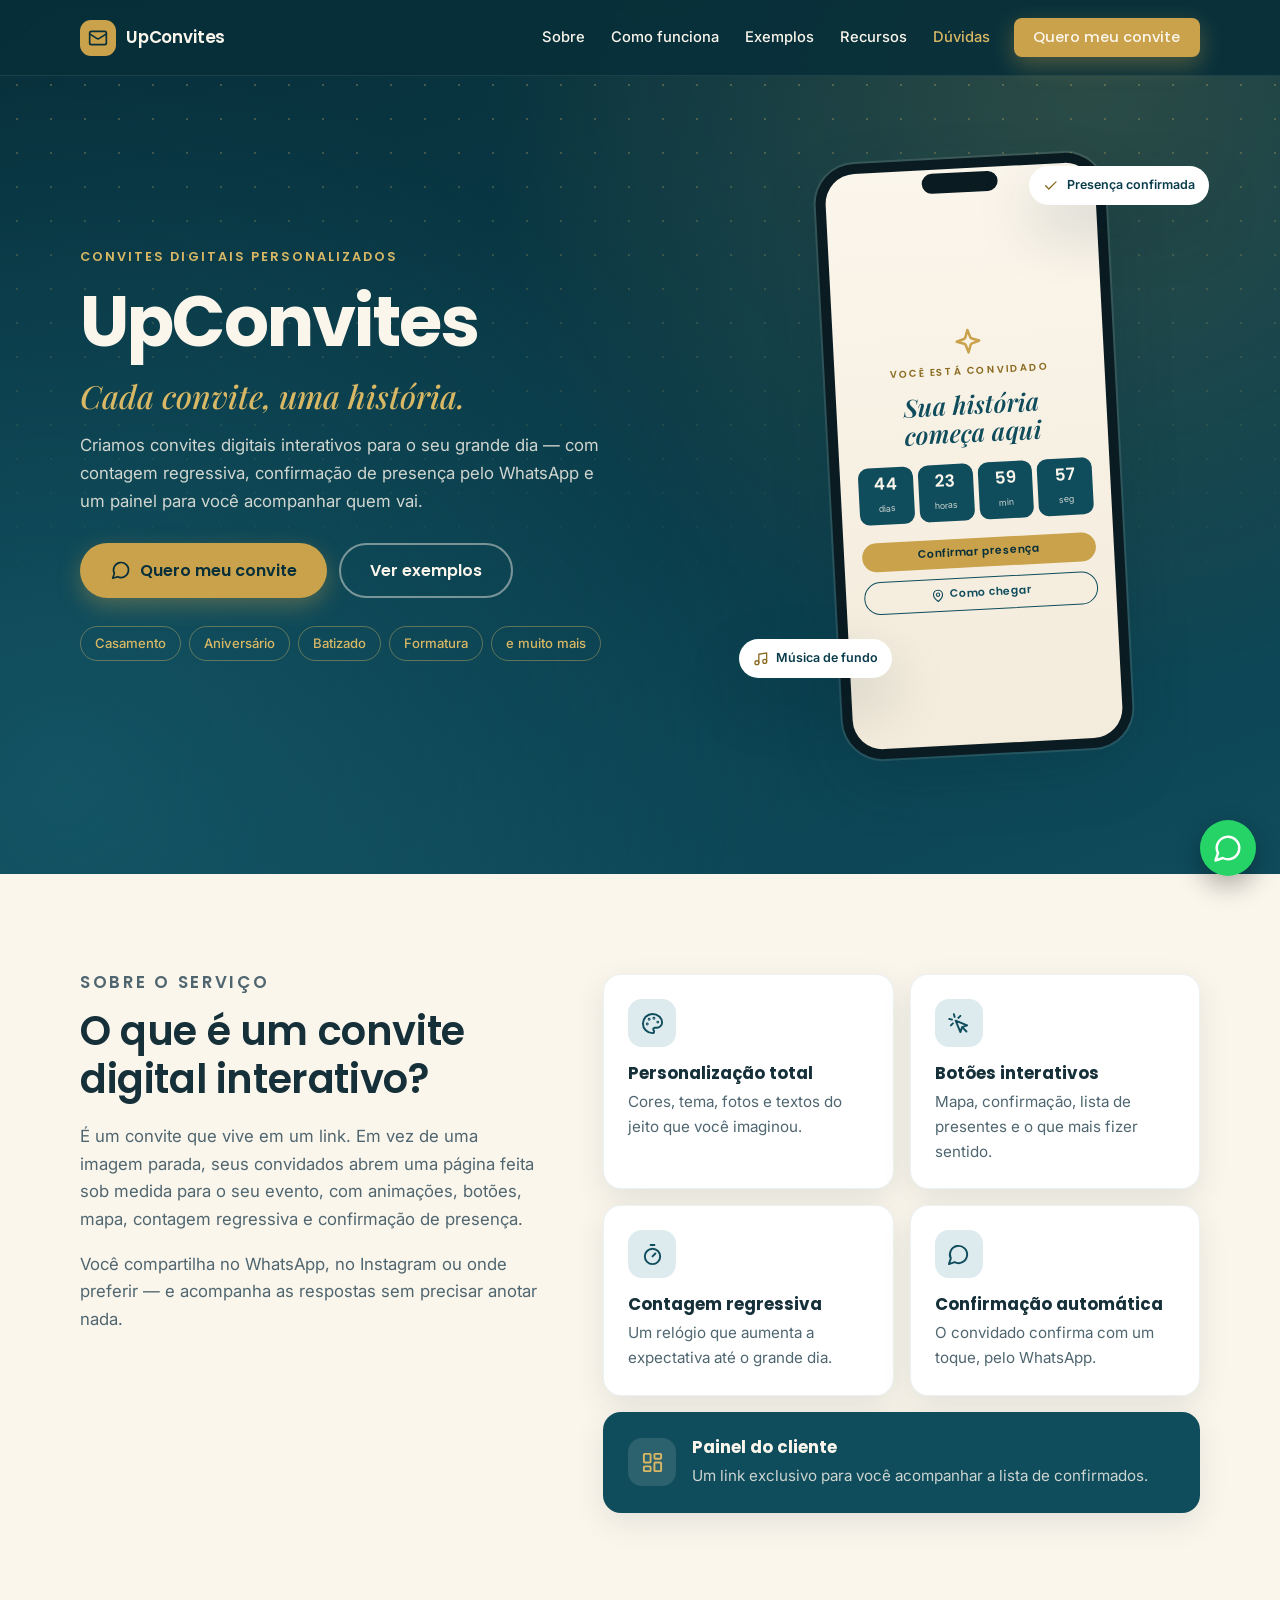
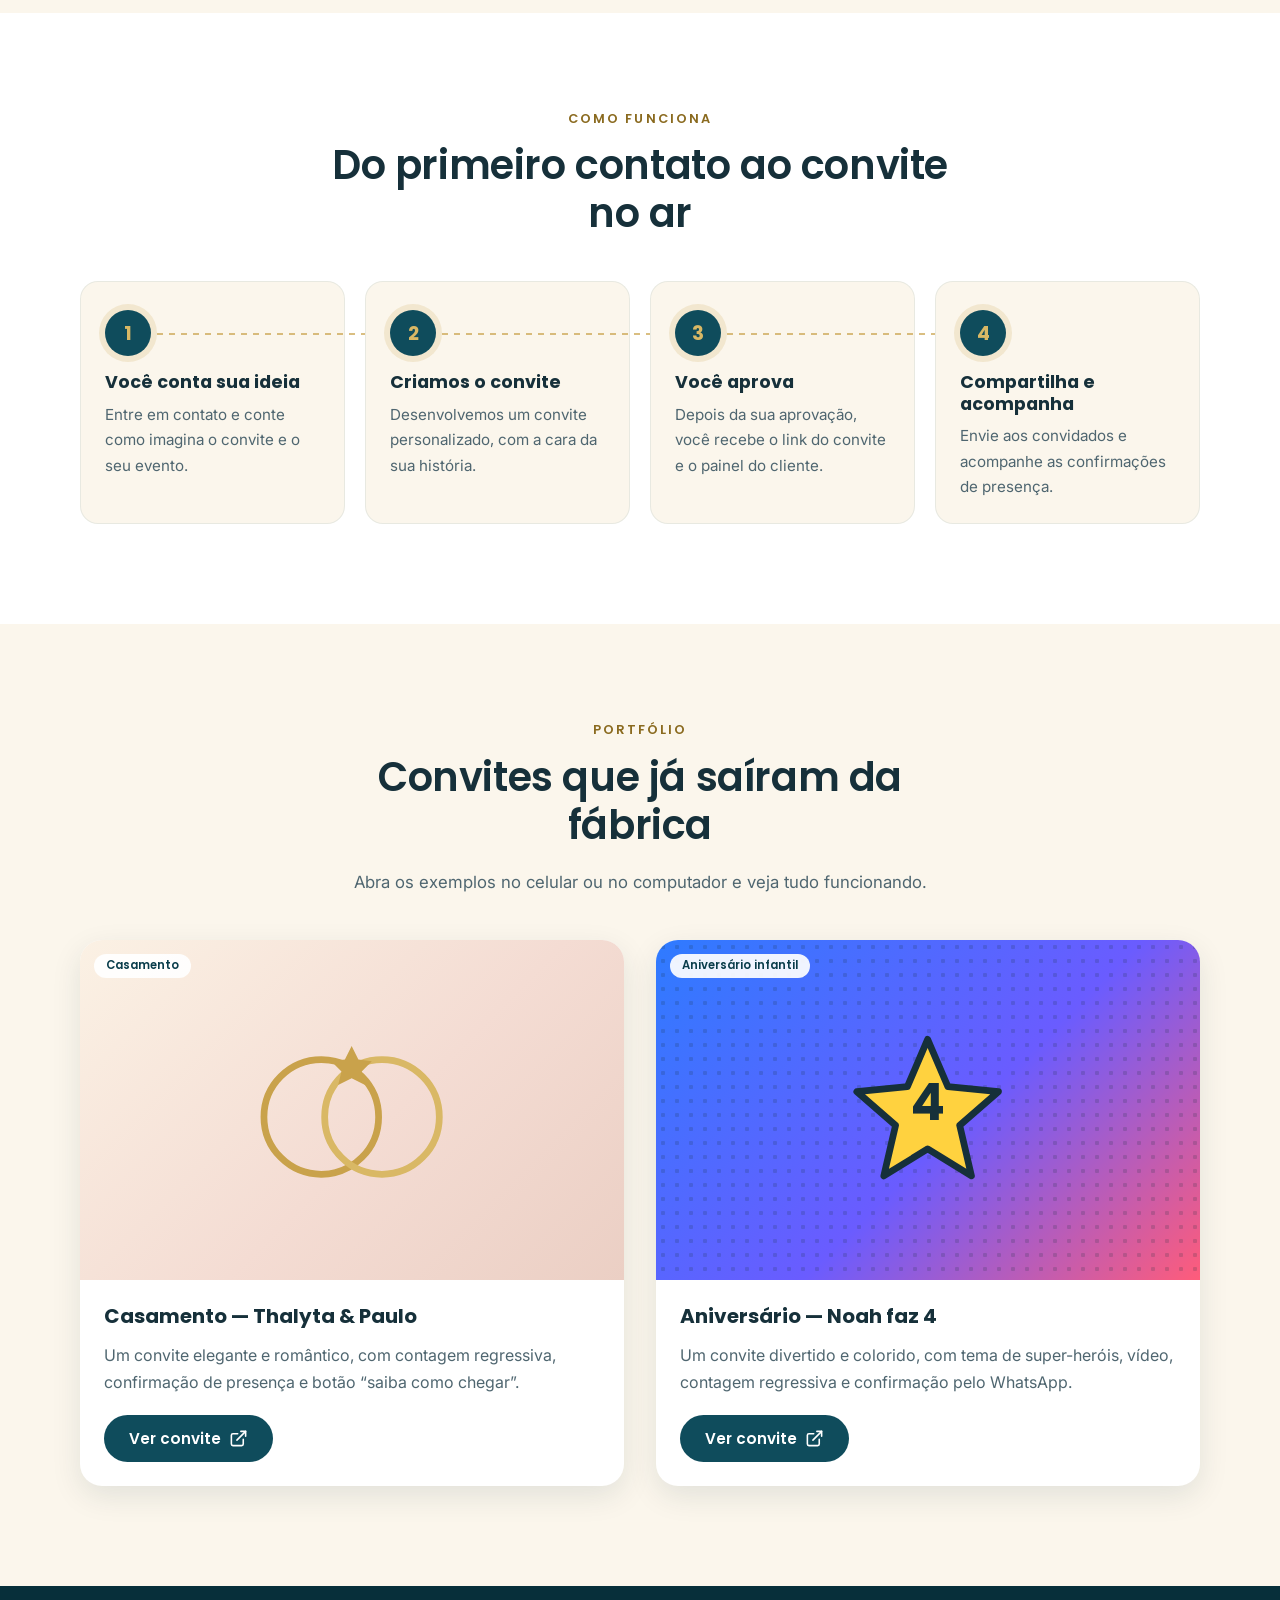
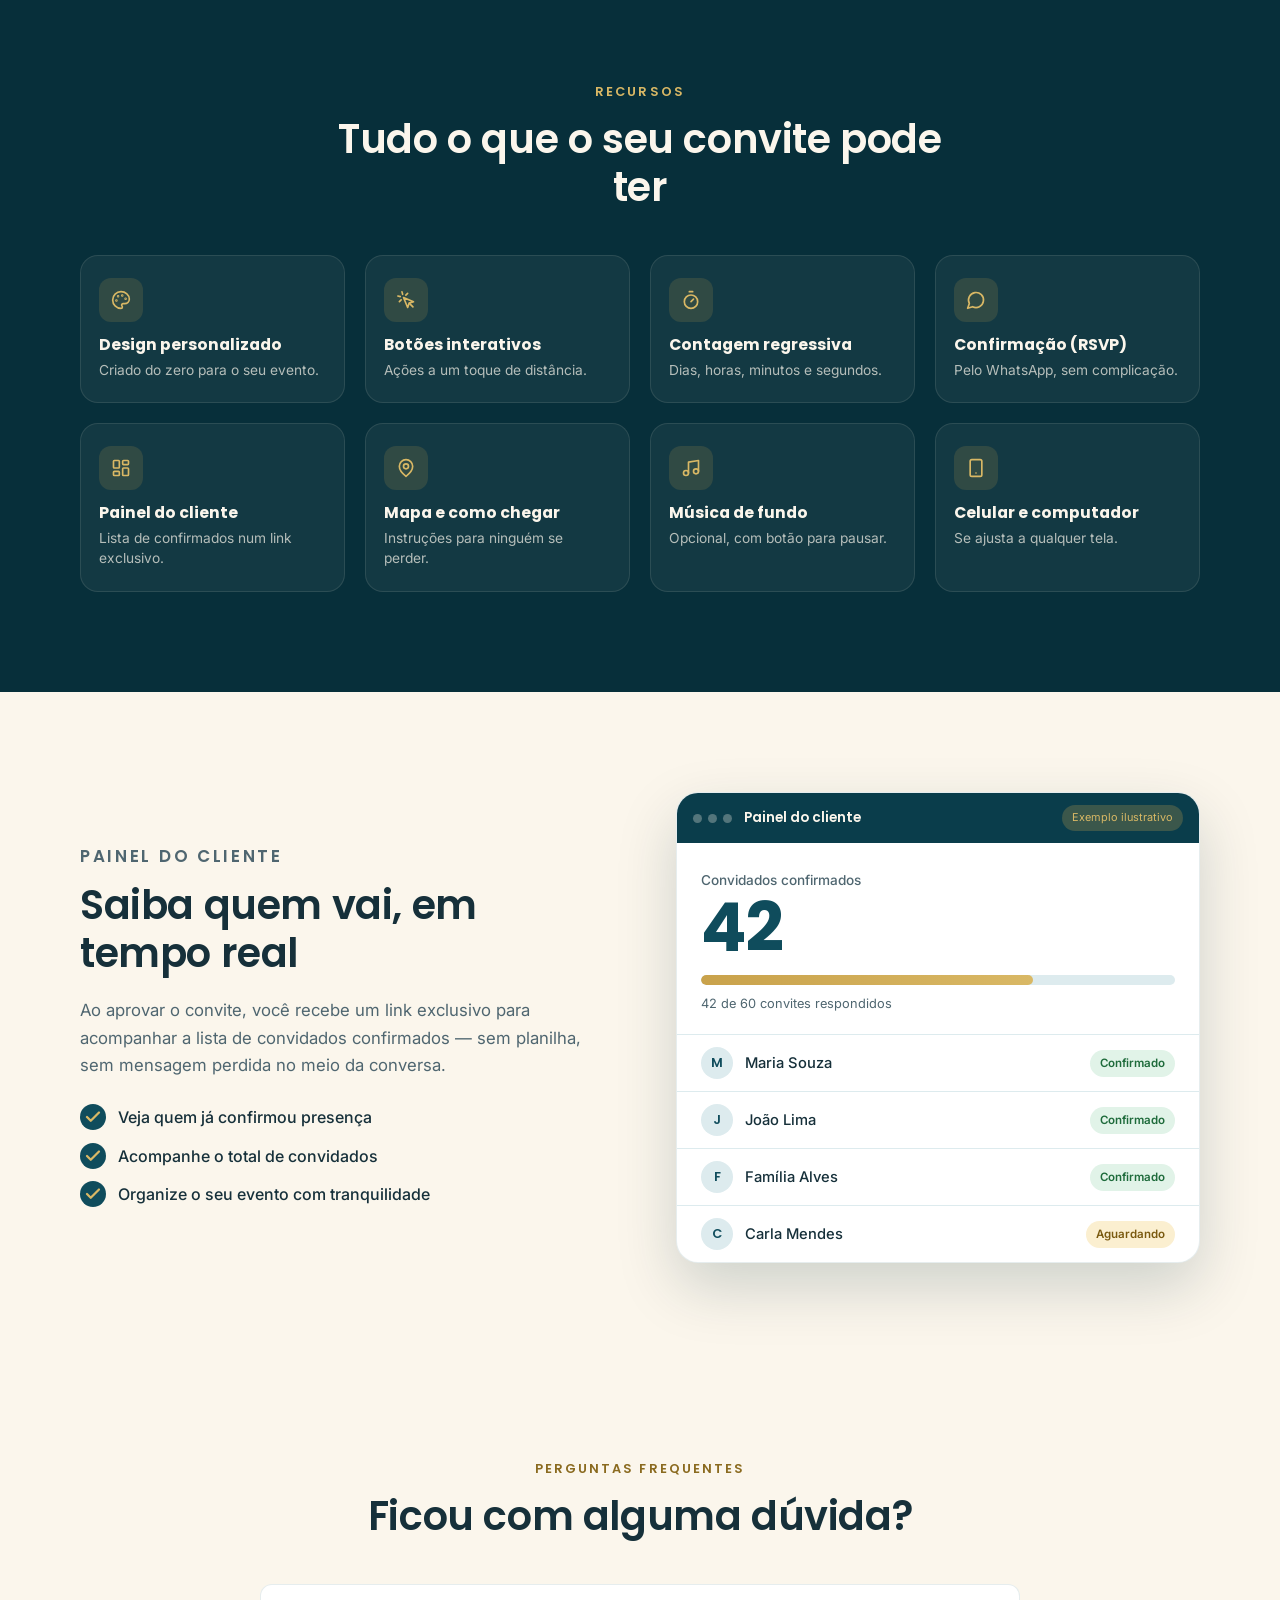
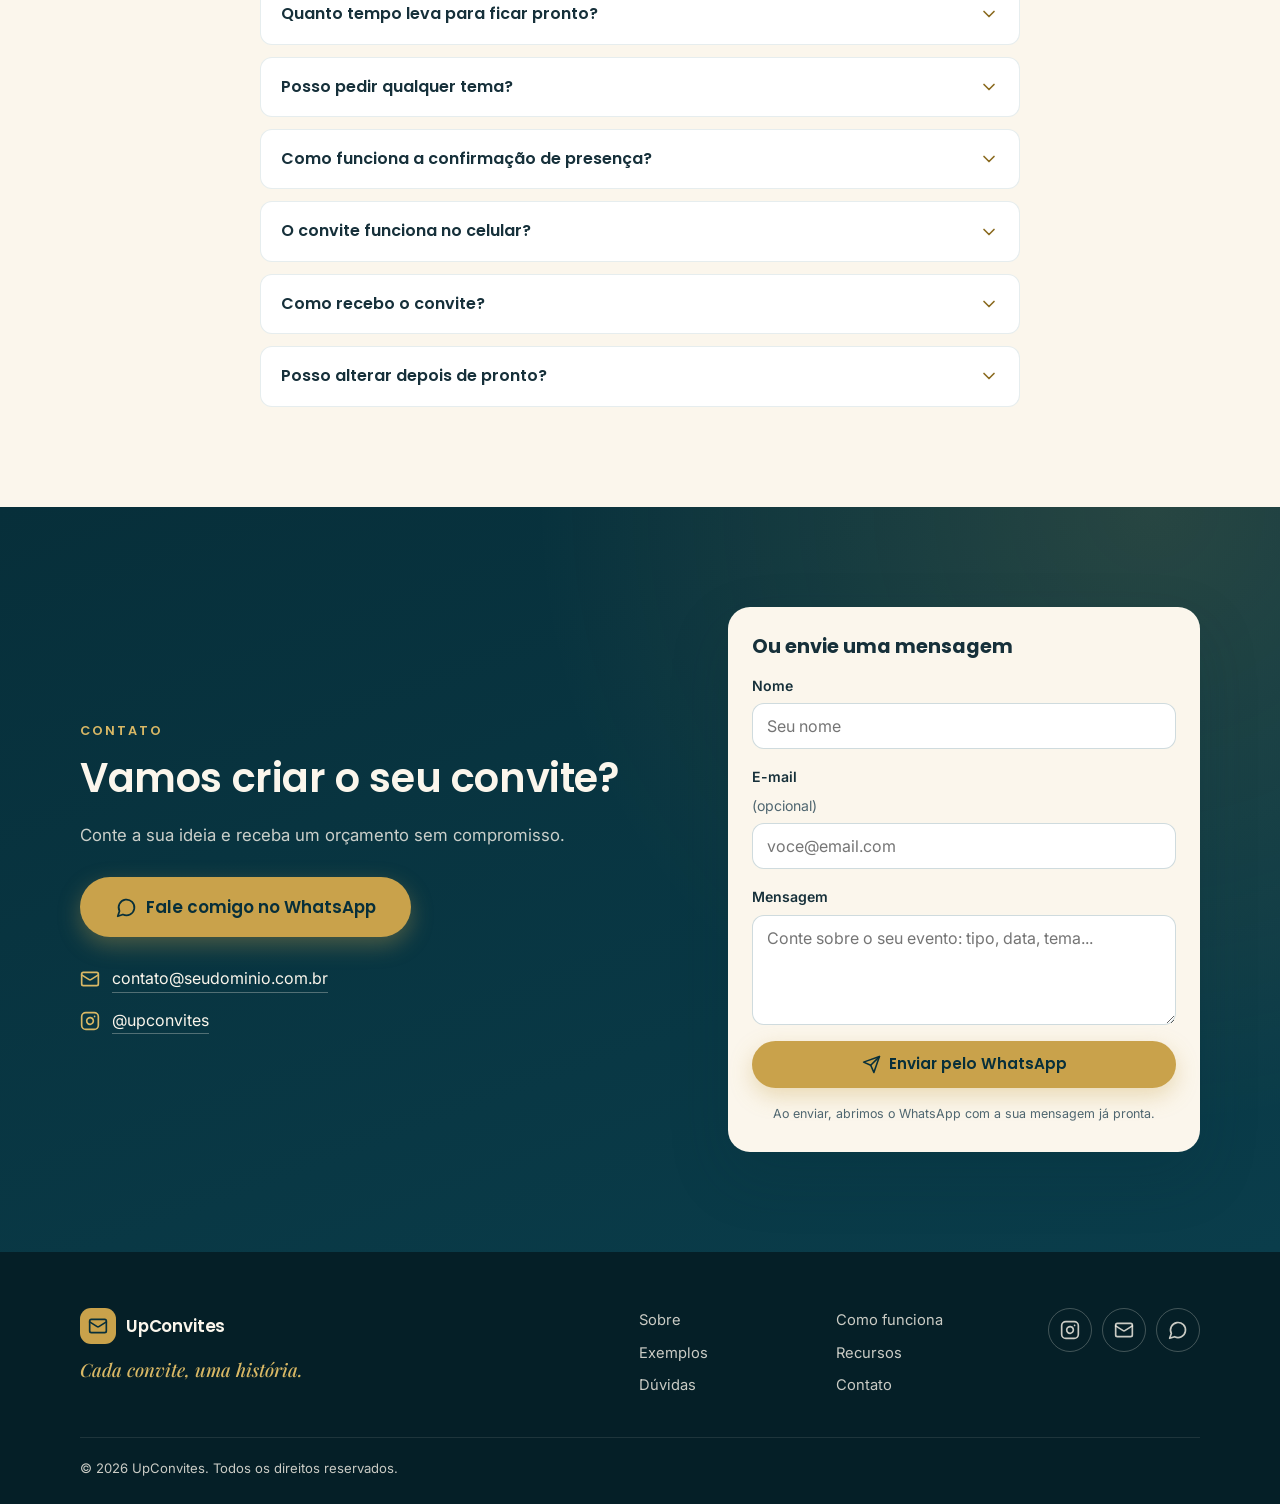
==== index.html @ 53e92fdb "Add files via upload" ====
<!DOCTYPE html>
<html lang="pt-BR">
<head>
  <meta charset="UTF-8">
  <meta name="viewport" content="width=device-width, initial-scale=1">
  <title>UpConvites — Convites digitais personalizados</title>
  <meta name="description" content="Convites digitais personalizados e interativos para casamento, aniversário, batizado, formatura e mais. Contagem regressiva, confirmação de presença pelo WhatsApp e painel do cliente.">
  <meta name="theme-color" content="#072F3A">

  <!-- Open Graph (pré-visualização ao compartilhar o link) -->
  <meta property="og:title" content="UpConvites — Cada convite, uma história.">
  <meta property="og:description" content="Convites digitais personalizados e interativos, com confirmação de presença pelo WhatsApp.">
  <meta property="og:type" content="website">
  <meta property="og:locale" content="pt_BR">

  <!-- Favicon inline (SVG), sem arquivo externo -->
  <link rel="icon" href="data:image/svg+xml,%3Csvg xmlns='http://www.w3.org/2000/svg' viewBox='0 0 64 64'%3E%3Crect width='64' height='64' rx='16' fill='%23072F3A'/%3E%3Cpath d='M14 22h36v22a3 3 0 0 1-3 3H17a3 3 0 0 1-3-3z' fill='none' stroke='%23C9A24B' stroke-width='3.5' stroke-linejoin='round'/%3E%3Cpath d='m15 24 17 12 17-12' fill='none' stroke='%23C9A24B' stroke-width='3.5' stroke-linejoin='round'/%3E%3C/svg%3E">

  <!-- Fontes: Poppins (títulos), Inter (texto) e Playfair Display (destaques elegantes) -->
  <link rel="preconnect" href="https://fonts.googleapis.com">
  <link rel="preconnect" href="https://fonts.gstatic.com" crossorigin>
  <link href="https://fonts.googleapis.com/css2?family=Inter:wght@400;500;600&family=Playfair+Display:ital,wght@1,500;1,600&family=Poppins:wght@500;600;700&display=swap" rel="stylesheet">

  <link rel="stylesheet" href="styles.css">

  <!-- Marca a página como "JS ativo" antes de pintar (evita piscar nas animações de scroll) -->
  <script>document.documentElement.classList.add('js');</script>
</head>

<body>

  <!-- =====================================================================
       ÍCONES (SVG inline, estilo Lucide). Uso: <svg class="icon"><use href="#i-nome"/></svg>
       ===================================================================== -->
  <svg width="0" height="0" style="position:absolute" aria-hidden="true" focusable="false">
    <symbol id="i-palette" viewBox="0 0 24 24"><circle cx="13.5" cy="6.5" r=".5"/><circle cx="17.5" cy="10.5" r=".5"/><circle cx="8.5" cy="7.5" r=".5"/><circle cx="6.5" cy="12.5" r=".5"/><path d="M12 2C6.5 2 2 6.5 2 12s4.5 10 10 10c.926 0 1.648-.746 1.648-1.688 0-.437-.18-.835-.437-1.125-.29-.289-.438-.652-.438-1.125a1.64 1.64 0 0 1 1.668-1.668h1.996c3.051 0 5.555-2.503 5.555-5.554C21.965 6.012 17.461 2 12 2z"/></symbol>
    <symbol id="i-pointer" viewBox="0 0 24 24"><path d="m9 9 5 12 1.774-5.226L21 14 9 9z"/><path d="m16.071 16.071 4.243 4.243"/><path d="m7.188 2.239.777 2.897M5.136 7.965l-2.898-.777M13.95 4.05l-2.122 2.122m-5.657 5.656-2.12 2.122"/></symbol>
    <symbol id="i-timer" viewBox="0 0 24 24"><line x1="10" x2="14" y1="2" y2="2"/><line x1="12" x2="15" y1="14" y2="11"/><circle cx="12" cy="14" r="8"/></symbol>
    <symbol id="i-chat" viewBox="0 0 24 24"><path d="M7.9 20A9 9 0 1 0 4 16.1L2 22Z"/></symbol>
    <symbol id="i-dashboard" viewBox="0 0 24 24"><rect width="7" height="9" x="3" y="3" rx="1"/><rect width="7" height="5" x="14" y="3" rx="1"/><rect width="7" height="9" x="14" y="12" rx="1"/><rect width="7" height="5" x="3" y="16" rx="1"/></symbol>
    <symbol id="i-pin" viewBox="0 0 24 24"><path d="M20 10c0 6-8 12-8 12s-8-6-8-12a8 8 0 0 1 16 0Z"/><circle cx="12" cy="10" r="3"/></symbol>
    <symbol id="i-music" viewBox="0 0 24 24"><path d="M9 18V5l12-2v13"/><circle cx="6" cy="18" r="3"/><circle cx="18" cy="16" r="3"/></symbol>
    <symbol id="i-phone" viewBox="0 0 24 24"><rect width="14" height="20" x="5" y="2" rx="2" ry="2"/><path d="M12 18h.01"/></symbol>
    <symbol id="i-check" viewBox="0 0 24 24"><path d="M20 6 9 17l-5-5"/></symbol>
    <symbol id="i-chevron" viewBox="0 0 24 24"><path d="m6 9 6 6 6-6"/></symbol>
    <symbol id="i-mail" viewBox="0 0 24 24"><rect width="20" height="16" x="2" y="4" rx="2"/><path d="m22 7-8.97 5.7a1.94 1.94 0 0 1-2.06 0L2 7"/></symbol>
    <symbol id="i-insta" viewBox="0 0 24 24"><rect width="20" height="20" x="2" y="2" rx="5" ry="5"/><path d="M16 11.37A4 4 0 1 1 12.63 8 4 4 0 0 1 16 11.37z"/><line x1="17.5" x2="17.51" y1="6.5" y2="6.5"/></symbol>
    <symbol id="i-arrow" viewBox="0 0 24 24"><path d="M5 12h14"/><path d="m12 5 7 7-7 7"/></symbol>
    <symbol id="i-external" viewBox="0 0 24 24"><path d="M15 3h6v6"/><path d="M10 14 21 3"/><path d="M18 13v6a2 2 0 0 1-2 2H5a2 2 0 0 1-2-2V8a2 2 0 0 1 2-2h6"/></symbol>
    <symbol id="i-menu" viewBox="0 0 24 24"><line x1="4" x2="20" y1="12" y2="12"/><line x1="4" x2="20" y1="6" y2="6"/><line x1="4" x2="20" y1="18" y2="18"/></symbol>
    <symbol id="i-close" viewBox="0 0 24 24"><path d="M18 6 6 18"/><path d="m6 6 12 12"/></symbol>
    <symbol id="i-sparkles" viewBox="0 0 24 24"><path d="m12 3-1.912 5.813a2 2 0 0 1-1.275 1.275L3 12l5.813 1.912a2 2 0 0 1 1.275 1.275L12 21l1.912-5.813a2 2 0 0 1 1.275-1.275L21 12l-5.813-1.912a2 2 0 0 1-1.275-1.275L12 3Z"/></symbol>
    <symbol id="i-send" viewBox="0 0 24 24"><path d="m22 2-7 20-4-9-9-4Z"/><path d="M22 2 11 13"/></symbol>
    <symbol id="i-users" viewBox="0 0 24 24"><path d="M16 21v-2a4 4 0 0 0-4-4H6a4 4 0 0 0-4 4v2"/><circle cx="9" cy="7" r="4"/><path d="M22 21v-2a4 4 0 0 0-3-3.87"/><path d="M16 3.13a4 4 0 0 1 0 7.75"/></symbol>
  </svg>

  <a class="skip-link" href="#conteudo">Pular para o conteúdo</a>

  <!-- =====================================================================
       CABEÇALHO / MENU
       ===================================================================== -->
  <header class="header" id="topo">
    <div class="container header__inner">
      <a class="brand" href="#inicio" aria-label="UpConvites — início">
        <span class="brand__mark" aria-hidden="true"><svg class="icon"><use href="#i-mail"/></svg></span>
        <span class="brand__name">UpConvites</span>
      </a>

      <nav class="nav" id="menu" aria-label="Navegação principal">
        <a href="#sobre">Sobre</a>
        <a href="#como-funciona">Como funciona</a>
        <a href="#portfolio">Exemplos</a>
        <a href="#recursos">Recursos</a>
        <a href="#faq">Dúvidas</a>
        <a class="btn btn--gold btn--sm nav__cta" data-wa href="#contato">Quero meu convite</a>
      </nav>

      <button class="menu-toggle" type="button" aria-expanded="false" aria-controls="menu" aria-label="Abrir menu">
        <svg class="icon icon--open"><use href="#i-menu"/></svg>
        <svg class="icon icon--close"><use href="#i-close"/></svg>
      </button>
    </div>
  </header>

  <main id="conteudo">

    <!-- =====================================================================
         1. HERO
         ===================================================================== -->
    <section class="hero" id="inicio">
      <div class="hero__glow" aria-hidden="true"></div>
      <div class="container hero__grid">

        <div class="hero__text">
          <p class="eyebrow eyebrow--light reveal">Convites digitais personalizados</p>
          <h1 class="hero__title reveal" style="--d:1">UpConvites</h1>
          <p class="hero__slogan reveal" style="--d:2">Cada convite, uma história.</p>
          <p class="hero__sub reveal" style="--d:3">
            Criamos convites digitais interativos para o seu grande dia — com contagem regressiva,
            confirmação de presença pelo WhatsApp e um painel para você acompanhar quem vai.
          </p>

          <div class="hero__actions reveal" style="--d:4">
            <!-- CTA principal: o link do WhatsApp é montado pelo script.js (veja CONFIG) -->
            <a class="btn btn--gold btn--lg" data-wa data-wa-msg="Olá! Quero criar meu convite digital." href="#contato">
              <svg class="icon"><use href="#i-chat"/></svg> Quero meu convite
            </a>
            <a class="btn btn--ghost btn--lg" href="#portfolio">Ver exemplos</a>
          </div>

          <ul class="chips reveal" style="--d:5" aria-label="Tipos de evento">
            <li>Casamento</li><li>Aniversário</li><li>Batizado</li><li>Formatura</li><li>e muito mais</li>
          </ul>
        </div>

        <!-- Mockup de celular com um mini convite (ilustrativo) -->
        <div class="hero__visual reveal" style="--d:2" aria-hidden="true">
          <div class="phone">
            <div class="phone__notch"></div>
            <div class="phone__screen">
              <span class="mini__star"><svg class="icon"><use href="#i-sparkles"/></svg></span>
              <p class="mini__kicker">Você está convidado</p>
              <p class="mini__title">Sua história<br>começa aqui</p>
              <div class="mini__count">
                <div><b data-mini="d">00</b><small>dias</small></div>
                <div><b data-mini="h">00</b><small>horas</small></div>
                <div><b data-mini="m">00</b><small>min</small></div>
                <div><b data-mini="s">00</b><small>seg</small></div>
              </div>
              <span class="mini__btn">Confirmar presença</span>
              <span class="mini__btn mini__btn--line"><svg class="icon"><use href="#i-pin"/></svg> Como chegar</span>
            </div>
          </div>
          <span class="float float--a"><svg class="icon"><use href="#i-check"/></svg> Presença confirmada</span>
          <span class="float float--b"><svg class="icon"><use href="#i-music"/></svg> Música de fundo</span>
        </div>
      </div>
    </section>

    <!-- =====================================================================
         2. SOBRE O SERVIÇO
         ===================================================================== -->
    <section class="section section--cream" id="sobre">
      <div class="container about">
        <div class="about__text">
          <p class="eyebrow reveal">Sobre o serviço</p>
          <h2 class="section__title reveal" style="--d:1">O que é um convite digital interativo?</h2>
          <p class="reveal" style="--d:2">
            É um convite que vive em um link. Em vez de uma imagem parada, seus convidados abrem uma
            página feita sob medida para o seu evento, com animações, botões, mapa, contagem regressiva
            e confirmação de presença.
          </p>
          <p class="reveal" style="--d:3">
            Você compartilha no WhatsApp, no Instagram ou onde preferir — e acompanha as respostas
            sem precisar anotar nada.
          </p>
        </div>

        <!-- Diferenciais -->
        <div class="about__cards">
          <article class="card reveal">
            <span class="card__icon"><svg class="icon"><use href="#i-palette"/></svg></span>
            <h3>Personalização total</h3>
            <p>Cores, tema, fotos e textos do jeito que você imaginou.</p>
          </article>
          <article class="card reveal" style="--d:1">
            <span class="card__icon"><svg class="icon"><use href="#i-pointer"/></svg></span>
            <h3>Botões interativos</h3>
            <p>Mapa, confirmação, lista de presentes e o que mais fizer sentido.</p>
          </article>
          <article class="card reveal" style="--d:2">
            <span class="card__icon"><svg class="icon"><use href="#i-timer"/></svg></span>
            <h3>Contagem regressiva</h3>
            <p>Um relógio que aumenta a expectativa até o grande dia.</p>
          </article>
          <article class="card reveal" style="--d:3">
            <span class="card__icon"><svg class="icon"><use href="#i-chat"/></svg></span>
            <h3>Confirmação automática</h3>
            <p>O convidado confirma com um toque, pelo WhatsApp.</p>
          </article>
          <article class="card card--wide reveal" style="--d:4">
            <span class="card__icon"><svg class="icon"><use href="#i-dashboard"/></svg></span>
            <div>
              <h3>Painel do cliente</h3>
              <p>Um link exclusivo para você acompanhar a lista de confirmados.</p>
            </div>
          </article>
        </div>
      </div>
    </section>

    <!-- =====================================================================
         3. COMO FUNCIONA
         ===================================================================== -->
    <section class="section section--white" id="como-funciona">
      <div class="container">
        <header class="section__head">
          <p class="eyebrow reveal">Como funciona</p>
          <h2 class="section__title reveal" style="--d:1">Do primeiro contato ao convite no ar</h2>
        </header>

        <ol class="steps">
          <li class="step reveal">
            <span class="step__num">1</span>
            <h3>Você conta sua ideia</h3>
            <p>Entre em contato e conte como imagina o convite e o seu evento.</p>
          </li>
          <li class="step reveal" style="--d:1">
            <span class="step__num">2</span>
            <h3>Criamos o convite</h3>
            <p>Desenvolvemos um convite personalizado, com a cara da sua história.</p>
          </li>
          <li class="step reveal" style="--d:2">
            <span class="step__num">3</span>
            <h3>Você aprova</h3>
            <p>Depois da sua aprovação, você recebe o link do convite e o painel do cliente.</p>
          </li>
          <li class="step reveal" style="--d:3">
            <span class="step__num">4</span>
            <h3>Compartilha e acompanha</h3>
            <p>Envie aos convidados e acompanhe as confirmações de presença.</p>
          </li>
        </ol>
      </div>
    </section>

    <!-- =====================================================================
         4. PORTFÓLIO / EXEMPLOS
         ===================================================================== -->
    <section class="section section--cream" id="portfolio">
      <div class="container">
        <header class="section__head">
          <p class="eyebrow reveal">Portfólio</p>
          <h2 class="section__title reveal" style="--d:1">Convites que já saíram da fábrica</h2>
          <p class="section__lead reveal" style="--d:2">Abra os exemplos no celular ou no computador e veja tudo funcionando.</p>
        </header>

        <div class="portfolio">

          <!-- Exemplo A: Casamento -->
          <article class="work reveal">
            <!-- ✏️ CAPA: hoje é um gradiente + SVG. Para usar uma imagem real, troque o conteúdo
                 de .work__cover por: <img src="img/capa-casamento.jpg" alt="Capa do convite de casamento"> -->
            <div class="work__cover work__cover--wedding" aria-hidden="true">
              <svg viewBox="0 0 200 120" class="work__art">
                <circle cx="82" cy="64" r="34" fill="none" stroke="#C9A24B" stroke-width="4"/>
                <circle cx="118" cy="64" r="34" fill="none" stroke="#D9B865" stroke-width="4"/>
                <path d="m100 22 4 8 8 1-6 6 2 8-8-4-8 4 2-8-6-6 8-1z" fill="#C9A24B"/>
              </svg>
              <span class="work__tag">Casamento</span>
            </div>
            <div class="work__body">
              <h3>Casamento — Thalyta &amp; Paulo</h3>
              <p>Um convite elegante e romântico, com contagem regressiva, confirmação de presença e botão “saiba como chegar”.</p>
              <a class="btn btn--primary" href="https://thalytaepaulo.vercel.app/?demo" target="_blank" rel="noopener noreferrer">
                Ver convite <svg class="icon"><use href="#i-external"/></svg>
              </a>
            </div>
          </article>

          <!-- Exemplo B: Aniversário -->
          <article class="work reveal" style="--d:1">
            <!-- ✏️ CAPA: troque por <img src="img/capa-noah.jpg" alt="Capa do convite de aniversário"> se quiser -->
            <div class="work__cover work__cover--kids" aria-hidden="true">
              <svg viewBox="0 0 200 120" class="work__art">
                <path d="m100 18 12 28 30 3-23 20 7 30-26-16-26 16 7-30-23-20 30-3z" fill="#FFD23F" stroke="#16303A" stroke-width="4" stroke-linejoin="round"/>
                <text x="100" y="66" text-anchor="middle" font-family="Poppins, sans-serif" font-weight="700" font-size="30" fill="#16303A">4</text>
              </svg>
              <span class="work__tag">Aniversário infantil</span>
            </div>
            <div class="work__body">
              <h3>Aniversário — Noah faz 4</h3>
              <p>Um convite divertido e colorido, com tema de super-heróis, vídeo, contagem regressiva e confirmação pelo WhatsApp.</p>
              <a class="btn btn--primary" href="https://barbosas97.github.io/convite-noah/?demo" target="_blank" rel="noopener noreferrer">
                Ver convite <svg class="icon"><use href="#i-external"/></svg>
              </a>
            </div>
          </article>

        </div>
      </div>
    </section>

    <!-- =====================================================================
         5. FUNCIONALIDADES / RECURSOS
         ===================================================================== -->
    <section class="section section--dark" id="recursos">
      <div class="container">
        <header class="section__head">
          <p class="eyebrow eyebrow--light reveal">Recursos</p>
          <h2 class="section__title section__title--light reveal" style="--d:1">Tudo o que o seu convite pode ter</h2>
        </header>

        <ul class="features">
          <li class="feature reveal"><span class="feature__icon"><svg class="icon"><use href="#i-palette"/></svg></span><h3>Design personalizado</h3><p>Criado do zero para o seu evento.</p></li>
          <li class="feature reveal" style="--d:1"><span class="feature__icon"><svg class="icon"><use href="#i-pointer"/></svg></span><h3>Botões interativos</h3><p>Ações a um toque de distância.</p></li>
          <li class="feature reveal" style="--d:2"><span class="feature__icon"><svg class="icon"><use href="#i-timer"/></svg></span><h3>Contagem regressiva</h3><p>Dias, horas, minutos e segundos.</p></li>
          <li class="feature reveal" style="--d:3"><span class="feature__icon"><svg class="icon"><use href="#i-chat"/></svg></span><h3>Confirmação (RSVP)</h3><p>Pelo WhatsApp, sem complicação.</p></li>
          <li class="feature reveal"><span class="feature__icon"><svg class="icon"><use href="#i-dashboard"/></svg></span><h3>Painel do cliente</h3><p>Lista de confirmados num link exclusivo.</p></li>
          <li class="feature reveal" style="--d:1"><span class="feature__icon"><svg class="icon"><use href="#i-pin"/></svg></span><h3>Mapa e como chegar</h3><p>Instruções para ninguém se perder.</p></li>
          <li class="feature reveal" style="--d:2"><span class="feature__icon"><svg class="icon"><use href="#i-music"/></svg></span><h3>Música de fundo</h3><p>Opcional, com botão para pausar.</p></li>
          <li class="feature reveal" style="--d:3"><span class="feature__icon"><svg class="icon"><use href="#i-phone"/></svg></span><h3>Celular e computador</h3><p>Se ajusta a qualquer tela.</p></li>
        </ul>
      </div>
    </section>

    <!-- =====================================================================
         6. PAINEL DO CLIENTE (DESTAQUE)
         ===================================================================== -->
    <section class="section section--cream" id="painel">
      <div class="container panel">

        <div class="panel__text">
          <p class="eyebrow reveal">Painel do cliente</p>
          <h2 class="section__title reveal" style="--d:1">Saiba quem vai, em tempo real</h2>
          <p class="reveal" style="--d:2">
            Ao aprovar o convite, você recebe um link exclusivo para acompanhar a lista de convidados
            confirmados — sem planilha, sem mensagem perdida no meio da conversa.
          </p>
          <ul class="checklist reveal" style="--d:3">
            <li><svg class="icon"><use href="#i-check"/></svg> Veja quem já confirmou presença</li>
            <li><svg class="icon"><use href="#i-check"/></svg> Acompanhe o total de convidados</li>
            <li><svg class="icon"><use href="#i-check"/></svg> Organize o seu evento com tranquilidade</li>
          </ul>
        </div>

        <!-- Mockup do painel (exemplo ilustrativo, os dados não são reais) -->
        <div class="dash reveal" style="--d:2" role="img" aria-label="Exemplo ilustrativo do painel do cliente mostrando 42 convidados confirmados">
          <div class="dash__top">
            <span class="dash__dots"><i></i><i></i><i></i></span>
            <span class="dash__title">Painel do cliente</span>
            <span class="dash__badge">Exemplo ilustrativo</span>
          </div>
          <div class="dash__main">
            <p class="dash__label">Convidados confirmados</p>
            <p class="dash__big"><span data-count-to="42">42</span></p>
            <div class="dash__bar"><span data-bar="70"></span></div>
            <p class="dash__hint">42 de 60 convites respondidos</p>
          </div>
          <ul class="dash__list">
            <li><span class="avatar">M</span> Maria Souza <em class="ok">Confirmado</em></li>
            <li><span class="avatar">J</span> João Lima <em class="ok">Confirmado</em></li>
            <li><span class="avatar">F</span> Família Alves <em class="ok">Confirmado</em></li>
            <li><span class="avatar">C</span> Carla Mendes <em class="wait">Aguardando</em></li>
          </ul>
        </div>

      </div>
    </section>

    <!-- =====================================================================
         7. FAQ
         ✏️ EDITAR: revise as respostas (principalmente prazo e alterações)
         ===================================================================== -->
    <section class="section section--cream" id="faq">
      <div class="container container--narrow">
        <header class="section__head">
          <p class="eyebrow reveal">Perguntas frequentes</p>
          <h2 class="section__title reveal" style="--d:1">Ficou com alguma dúvida?</h2>
        </header>

        <div class="faq reveal">
          <details>
            <summary>Quanto tempo leva para ficar pronto? <svg class="icon"><use href="#i-chevron"/></svg></summary>
            <!-- ✏️ EDITAR: coloque o seu prazo real (ex.: "de 3 a 7 dias úteis") -->
            <p>O prazo depende da complexidade do convite e da rapidez na aprovação. Combinamos a data de entrega logo no primeiro contato, para você se programar com tranquilidade.</p>
          </details>
          <details>
            <summary>Posso pedir qualquer tema? <svg class="icon"><use href="#i-chevron"/></svg></summary>
            <p>Pode! Cada convite é feito sob medida. Conte sua ideia — cores, personagens, estilo — e nós criamos algo com a cara do seu evento.</p>
          </details>
          <details>
            <summary>Como funciona a confirmação de presença? <svg class="icon"><use href="#i-chevron"/></svg></summary>
            <p>O convidado toca no botão de confirmação e a resposta chega até você pelo WhatsApp. Quando o seu convite inclui o painel do cliente, você ainda acompanha a lista de confirmados em um link exclusivo.</p>
          </details>
          <details>
            <summary>O convite funciona no celular? <svg class="icon"><use href="#i-chevron"/></svg></summary>
            <p>Sim. Os convites são pensados primeiro para o celular, onde a maioria dos convidados vai abrir, e também ficam ótimos em tablets e computadores.</p>
          </details>
          <details>
            <summary>Como recebo o convite? <svg class="icon"><use href="#i-chevron"/></svg></summary>
            <p>Você recebe um link exclusivo do convite, pronto para compartilhar no WhatsApp, Instagram ou onde preferir. Se o seu convite incluir o painel do cliente, o link do painel vem junto.</p>
          </details>
          <details>
            <summary>Posso alterar depois de pronto? <svg class="icon"><use href="#i-chevron"/></svg></summary>
            <!-- ✏️ EDITAR: ajuste a sua política de alterações -->
            <p>Sim. Ajustes como data, horário, local ou textos podem ser feitos depois da entrega. Fale com a gente pelo WhatsApp e combinamos os detalhes.</p>
          </details>
        </div>
      </div>
    </section>

    <!-- =====================================================================
         8. CONTATO / CTA FINAL
         ===================================================================== -->
    <section class="section section--dark contact" id="contato">
      <div class="container contact__grid">

        <div class="contact__text">
          <p class="eyebrow eyebrow--light reveal">Contato</p>
          <h2 class="section__title section__title--light reveal" style="--d:1">Vamos criar o seu convite?</h2>
          <p class="contact__lead reveal" style="--d:2">Conte a sua ideia e receba um orçamento sem compromisso.</p>

          <a class="btn btn--gold btn--xl reveal" style="--d:3" data-wa data-wa-msg="Olá! Quero criar meu convite digital." href="#contato">
            <svg class="icon"><use href="#i-chat"/></svg> Fale comigo no WhatsApp
          </a>

          <ul class="contact__list reveal" style="--d:4">
            <li>
              <svg class="icon"><use href="#i-mail"/></svg>
              <!-- ✏️ E-mail é definido em script.js (CONFIG.email) -->
              <a data-email href="#contato"><span data-email-text>contato@seudominio.com.br</span></a>
            </li>
            <li>
              <svg class="icon"><use href="#i-insta"/></svg>
              <!-- ✏️ Instagram é definido em script.js (CONFIG.instagram) -->
              <a data-insta href="#contato" target="_blank" rel="noopener noreferrer"><span data-insta-text>@upconvites</span></a>
            </li>
          </ul>
        </div>

        <!-- Formulário simples: monta uma mensagem e abre o WhatsApp (não precisa de servidor) -->
        <form class="form reveal" style="--d:2" id="contact-form" novalidate>
          <h3>Ou envie uma mensagem</h3>
          <label>Nome
            <input type="text" name="nome" autocomplete="name" required placeholder="Seu nome">
          </label>
          <label>E-mail <span class="opt">(opcional)</span>
            <input type="email" name="email" autocomplete="email" placeholder="voce@email.com">
          </label>
          <label>Mensagem
            <textarea name="mensagem" rows="4" required placeholder="Conte sobre o seu evento: tipo, data, tema..."></textarea>
          </label>
          <p class="form__error" id="form-error" role="alert" hidden>Preencha seu nome e a mensagem para continuar.</p>
          <button class="btn btn--gold" type="submit"><svg class="icon"><use href="#i-send"/></svg> Enviar pelo WhatsApp</button>
          <p class="form__note">Ao enviar, abrimos o WhatsApp com a sua mensagem já pronta.</p>
        </form>

      </div>
    </section>

  </main>

  <!-- =====================================================================
       9. RODAPÉ
       ===================================================================== -->
  <footer class="footer">
    <div class="container footer__grid">
      <div>
        <a class="brand" href="#inicio">
          <span class="brand__mark" aria-hidden="true"><svg class="icon"><use href="#i-mail"/></svg></span>
          <span class="brand__name">UpConvites</span>
        </a>
        <p class="footer__slogan">Cada convite, uma história.</p>
      </div>

      <nav class="footer__links" aria-label="Links rápidos">
        <a href="#sobre">Sobre</a>
        <a href="#como-funciona">Como funciona</a>
        <a href="#portfolio">Exemplos</a>
        <a href="#recursos">Recursos</a>
        <a href="#faq">Dúvidas</a>
        <a href="#contato">Contato</a>
      </nav>

      <div class="footer__social">
        <a data-insta href="#contato" target="_blank" rel="noopener noreferrer" aria-label="Instagram"><svg class="icon"><use href="#i-insta"/></svg></a>
        <a data-email href="#contato" aria-label="E-mail"><svg class="icon"><use href="#i-mail"/></svg></a>
        <a data-wa href="#contato" aria-label="WhatsApp"><svg class="icon"><use href="#i-chat"/></svg></a>
      </div>
    </div>
    <div class="container footer__bottom">
      <!-- O ano é preenchido automaticamente pelo script.js -->
      <p>© <span id="year">2026</span> UpConvites. Todos os direitos reservados.</p>
    </div>
  </footer>

  <!-- Botão flutuante do WhatsApp -->
  <a class="fab" data-wa data-wa-msg="Olá! Quero criar meu convite digital." href="#contato" aria-label="Falar no WhatsApp">
    <svg class="icon"><use href="#i-chat"/></svg>
  </a>

  <script src="script.js"></script>
</body>
</html>
---- styles.css ----
/* =========================================================================
   UPCONVITES — styles.css
   Mobile-first: o CSS base vale para celular; os @media (min-width) ampliam
   o layout para tablet/desktop.

   ÍNDICE
   1. Variáveis (cores, fontes) — EDITE AQUI para mudar a paleta
   2. Reset e base
   3. Componentes (botões, cards, títulos)
   4. Cabeçalho
   5. Seções (hero, sobre, passos, portfólio, recursos, painel, FAQ, contato)
   6. Rodapé e botão flutuante
   7. Animações de scroll
   ========================================================================= */


/* ---------- 1. VARIÁVEIS ---------------------------------------------- */
:root {
  /* Azul-petróleo */
  --petrol-900: #072F3A;
  --petrol-800: #0A3D4B;
  --petrol-700: #0F4C5C;
  --petrol-500: #1D6F82;
  --petrol-100: #DDEBEE;

  /* Dourado suave */
  --gold-500: #C9A24B;
  --gold-400: #D9B865;
  --gold-700: #8A6A1F;   /* dourado escuro: usado em textos sobre fundo claro (contraste) */

  /* Neutros */
  --cream:   #FBF6EC;
  --cream-2: #F3EBDB;
  --white:   #FFFFFF;
  --ink:     #16303A;    /* texto principal */
  --muted:   #4F6670;    /* texto secundário */

  /* Fontes */
  --font-title:  'Poppins', system-ui, sans-serif;
  --font-body:   'Inter', system-ui, sans-serif;
  --font-accent: 'Playfair Display', Georgia, serif;

  /* Medidas */
  --radius: 18px;
  --radius-sm: 12px;
  --shadow: 0 10px 30px rgba(7, 47, 58, .10);
  --shadow-lg: 0 24px 60px rgba(7, 47, 58, .18);
  --header-h: 68px;
}


/* ---------- 2. RESET E BASE ------------------------------------------- */
*, *::before, *::after { box-sizing: border-box; }

html {
  scroll-behavior: smooth;
  scroll-padding-top: calc(var(--header-h) + 8px);  /* o menu fixo não cobre o título ao rolar */
  -webkit-text-size-adjust: 100%;
}

body {
  margin: 0;
  font-family: var(--font-body);
  font-size: 1rem;
  line-height: 1.65;
  color: var(--ink);
  background: var(--cream);
  -webkit-font-smoothing: antialiased;
  overflow-x: hidden;
}

h1, h2, h3 { font-family: var(--font-title); line-height: 1.2; margin: 0 0 .5em; }
p { margin: 0 0 1em; }
ul, ol { margin: 0; padding: 0; list-style: none; }
img, svg { max-width: 100%; display: block; }
a { color: inherit; }

:focus-visible { outline: 3px solid var(--gold-500); outline-offset: 3px; border-radius: 6px; }

.container { width: min(1120px, 100% - 32px); margin-inline: auto; }
.container--narrow { width: min(760px, 100% - 32px); }

.skip-link {
  position: absolute; left: 12px; top: -60px; z-index: 200;
  background: var(--gold-500); color: var(--petrol-900);
  padding: 10px 16px; border-radius: 8px; font-weight: 600; text-decoration: none;
}
.skip-link:focus { top: 12px; }

/* Ícones SVG */
.icon {
  width: 1.25em; height: 1.25em; flex: none;
  fill: none; stroke: currentColor; stroke-width: 2;
  stroke-linecap: round; stroke-linejoin: round;
}


/* ---------- 3. COMPONENTES -------------------------------------------- */

/* Botões */
.btn {
  display: inline-flex; align-items: center; justify-content: center; gap: .55em;
  padding: .8em 1.5em;
  font: 600 .95rem/1.2 var(--font-title);
  text-decoration: none; text-align: center;
  border: 2px solid transparent; border-radius: 999px;
  cursor: pointer;
  transition: transform .2s ease, box-shadow .2s ease, background-color .2s ease, color .2s ease, border-color .2s ease;
}
.btn:hover { transform: translateY(-2px); }
.btn:active { transform: translateY(0); }

.btn--sm { padding: .6em 1.2em; font-size: .85rem; }
.btn--lg { padding: .95em 1.8em; font-size: 1rem; }
.btn--xl { padding: 1.05em 2em; font-size: 1.05rem; }

.btn--gold { background: var(--gold-500); color: var(--petrol-900); box-shadow: 0 8px 22px rgba(201, 162, 75, .35); }
.btn--gold:hover { background: var(--gold-400); box-shadow: 0 12px 28px rgba(201, 162, 75, .45); }

.btn--ghost { color: var(--cream); border-color: rgba(251, 246, 236, .45); }
.btn--ghost:hover { background: rgba(251, 246, 236, .12); border-color: var(--cream); }

.btn--primary { background: var(--petrol-700); color: var(--white); }
.btn--primary:hover { background: var(--petrol-800); box-shadow: var(--shadow); }

.btn--outline { color: var(--petrol-700); border-color: var(--petrol-700); }
.btn--outline:hover { background: var(--petrol-700); color: var(--white); }

/* Títulos de seção */
.eyebrow {
  font: 600 .8rem/1 var(--font-title);
  letter-spacing: .16em; text-transform: uppercase;
  color: var(--gold-700); margin-bottom: 1rem;
}
.eyebrow--light { color: var(--gold-400); }

.section { padding: 72px 0; }
.section--cream { background: var(--cream); }
.section--white { background: var(--white); }
.section--dark  { background: var(--petrol-900); color: var(--cream); }

.section__head { max-width: 640px; margin: 0 auto 44px; text-align: center; }
.section__title { font-size: clamp(1.7rem, 4.6vw, 2.5rem); font-weight: 600; letter-spacing: -.01em; }
.section__title--light { color: var(--cream); }
.section__lead { color: var(--muted); font-size: 1.05rem; }

/* Cards */
.card {
  background: var(--white);
  border: 1px solid rgba(15, 76, 92, .08);
  border-radius: var(--radius);
  padding: 24px;
  box-shadow: var(--shadow);
  transition: transform .25s ease, box-shadow .25s ease;
}
.card:hover { transform: translateY(-4px); box-shadow: var(--shadow-lg); }
.card h3 { font-size: 1.05rem; margin-bottom: .35em; }
.card p { margin: 0; color: var(--muted); font-size: .95rem; }
.card__icon {
  display: grid; place-items: center;
  width: 48px; height: 48px; margin-bottom: 16px;
  border-radius: 14px; background: var(--petrol-100); color: var(--petrol-700);
  font-size: 1.15rem;
}


/* ---------- 4. CABEÇALHO ---------------------------------------------- */
.header {
  position: fixed; inset: 0 0 auto 0; z-index: 100;
  height: var(--header-h);
  background: rgba(7, 47, 58, .88);
  -webkit-backdrop-filter: blur(12px); backdrop-filter: blur(12px);
  border-bottom: 1px solid rgba(251, 246, 236, .08);
  transition: box-shadow .3s ease, background-color .3s ease;
}
.header.is-scrolled { background: rgba(7, 47, 58, .97); box-shadow: 0 6px 24px rgba(0, 0, 0, .2); }
.header__inner { height: 100%; display: flex; align-items: center; justify-content: space-between; }

.brand { display: inline-flex; align-items: center; gap: 10px; text-decoration: none; color: var(--cream); }
.brand__mark {
  display: grid; place-items: center; width: 36px; height: 36px;
  border-radius: 11px; background: var(--gold-500); color: var(--petrol-900);
}
.brand__name { font: 600 1.05rem/1 var(--font-title); letter-spacing: -.01em; }

/* Menu — no celular vira um painel que abre por baixo do cabeçalho */
.nav {
  position: absolute; top: var(--header-h); left: 0; right: 0;
  display: flex; flex-direction: column; gap: 4px;
  padding: 12px 16px 24px;
  background: var(--petrol-900);
  border-bottom: 1px solid rgba(251, 246, 236, .1);
  transform: translateY(-12px); opacity: 0; visibility: hidden;
  transition: transform .25s ease, opacity .25s ease, visibility .25s;
}
.nav.is-open { transform: none; opacity: 1; visibility: visible; }
.nav a { color: var(--cream); text-decoration: none; padding: 12px 8px; font-weight: 500; border-radius: 8px; }
.nav a:not(.btn):hover, .nav a.is-active { color: var(--gold-400); }
.nav__cta { margin-top: 8px; }

.menu-toggle {
  display: grid; place-items: center; width: 44px; height: 44px;
  background: transparent; border: 0; color: var(--cream); cursor: pointer; border-radius: 10px;
}
.menu-toggle .icon { width: 26px; height: 26px; grid-area: 1 / 1; }
.menu-toggle .icon--close { display: none; }
.menu-toggle[aria-expanded="true"] .icon--open { display: none; }
.menu-toggle[aria-expanded="true"] .icon--close { display: block; }


/* ---------- 5. SEÇÕES ------------------------------------------------- */

/* --- Hero --- */
.hero {
  position: relative; overflow: hidden;
  padding: calc(var(--header-h) + 48px) 0 72px;
  background:
    radial-gradient(circle at 85% 10%, rgba(201, 162, 75, .18), transparent 45%),
    radial-gradient(circle at 5% 90%, rgba(29, 111, 130, .45), transparent 50%),
    linear-gradient(160deg, var(--petrol-900), var(--petrol-800) 60%, var(--petrol-700));
  color: var(--cream);
}
/* pontinhos dourados decorativos */
.hero__glow {
  position: absolute; inset: 0; pointer-events: none; opacity: .35;
  background-image: radial-gradient(var(--gold-400) 1px, transparent 1.5px);
  background-size: 34px 34px;
  -webkit-mask-image: linear-gradient(180deg, #000, transparent 70%);
  mask-image: linear-gradient(180deg, #000, transparent 70%);
}
.hero__grid { position: relative; display: grid; gap: 56px; align-items: center; }

.hero__title { font-size: clamp(2.4rem, 9vw, 4.4rem); font-weight: 700; letter-spacing: -.025em; margin-bottom: .15em; }
.hero__slogan { font: italic 500 clamp(1.4rem, 4.5vw, 2rem)/1.3 var(--font-accent); color: var(--gold-400); margin-bottom: 1rem; }
.hero__sub { max-width: 520px; color: rgba(251, 246, 236, .82); font-size: 1.05rem; }
.hero__actions { display: flex; flex-wrap: wrap; gap: 12px; margin: 28px 0; }
.hero__actions .btn { flex: 1 1 200px; }

.chips { display: flex; flex-wrap: wrap; gap: 8px; }
.chips li {
  padding: 6px 14px; font-size: .82rem; font-weight: 500;
  border: 1px solid rgba(217, 184, 101, .4); border-radius: 999px; color: var(--gold-400);
}

/* Mockup de celular */
.hero__visual { position: relative; display: grid; place-items: center; padding: 10px 0; }
.phone {
  position: relative; width: min(270px, 78vw); aspect-ratio: 9 / 18.5;
  padding: 10px; border-radius: 40px;
  background: #0a1b21; box-shadow: var(--shadow-lg), 0 0 0 2px rgba(251, 246, 236, .12);
  transform: rotate(-3deg);
}
.phone__notch { position: absolute; top: 14px; left: 50%; translate: -50% 0; width: 76px; height: 20px; border-radius: 999px; background: #0a1b21; z-index: 2; }
.phone__screen {
  height: 100%; border-radius: 30px; padding: 46px 18px 22px;
  display: flex; flex-direction: column; align-items: center; justify-content: center; text-align: center; gap: 10px;
  background: linear-gradient(180deg, var(--cream), var(--cream-2));
  color: var(--ink); overflow: hidden;
}
.mini__star { color: var(--gold-500); font-size: 1.5rem; }
.mini__kicker { font: 600 .62rem/1 var(--font-title); letter-spacing: .18em; text-transform: uppercase; color: var(--gold-700); margin: 0; }
.mini__title { font: italic 600 1.55rem/1.15 var(--font-accent); color: var(--petrol-700); margin: 4px 0 6px; }
.mini__count { display: grid; grid-template-columns: repeat(4, 1fr); gap: 5px; width: 100%; margin-bottom: 8px; }
.mini__count div { background: var(--petrol-700); color: var(--cream); border-radius: 10px; padding: 8px 2px 6px; }
.mini__count b { display: block; font: 600 1.05rem/1 var(--font-title); }
.mini__count small { font-size: .55rem; opacity: .8; }
.mini__btn {
  display: inline-flex; align-items: center; justify-content: center; gap: 5px; width: 100%;
  padding: 9px; border-radius: 999px; font: 600 .68rem/1 var(--font-title);
  background: var(--gold-500); color: var(--petrol-900);
}
.mini__btn--line { background: transparent; border: 1.5px solid var(--petrol-700); color: var(--petrol-700); }

.float {
  position: absolute; display: inline-flex; align-items: center; gap: 8px;
  padding: 9px 14px; border-radius: 999px; font-size: .78rem; font-weight: 600;
  background: var(--white); color: var(--petrol-800); box-shadow: var(--shadow-lg);
  animation: float 5s ease-in-out infinite;
}
.float .icon { color: var(--gold-700); }
.float--a { top: 3%; right: -2%; }
.float--b { bottom: 14%; left: -2%; animation-delay: -2.5s; }
@keyframes float { 50% { transform: translateY(-10px); } }

/* --- Sobre --- */
.about { display: grid; gap: 40px; align-items: start; }
.about__text p { color: var(--muted); font-size: 1.05rem; }
.about__cards { display: grid; gap: 16px; }
.card--wide { display: flex; gap: 16px; align-items: center; background: var(--petrol-700); border-color: transparent; }
.card--wide h3 { color: var(--cream); }
.card--wide p { color: rgba(251, 246, 236, .8); }
.card--wide .card__icon { margin: 0; background: rgba(251, 246, 236, .12); color: var(--gold-400); }

/* --- Como funciona --- */
.steps { display: grid; gap: 20px; counter-reset: step; }
.step {
  position: relative; padding: 28px 24px 24px;
  background: var(--cream); border-radius: var(--radius); border: 1px solid rgba(15, 76, 92, .08);
}
.step__num {
  display: grid; place-items: center; width: 46px; height: 46px; margin-bottom: 16px;
  border-radius: 50%; background: var(--petrol-700); color: var(--gold-400);
  font: 700 1.2rem/1 var(--font-title); box-shadow: 0 0 0 6px rgba(201, 162, 75, .18);
}
.step h3 { font-size: 1.1rem; }
.step p { margin: 0; color: var(--muted); font-size: .95rem; }

/* --- Portfólio --- */
.portfolio { display: grid; gap: 28px; }
.work {
  display: flex; flex-direction: column; overflow: hidden;
  background: var(--white); border-radius: 22px; box-shadow: var(--shadow);
  transition: transform .3s ease, box-shadow .3s ease;
}
.work:hover { transform: translateY(-6px); box-shadow: var(--shadow-lg); }
.work__cover { position: relative; aspect-ratio: 16 / 10; display: grid; place-items: center; overflow: hidden; }
.work__cover img { width: 100%; height: 100%; object-fit: cover; }  /* caso você troque por uma imagem */
.work__art { width: 62%; transition: transform .4s ease; }
.work:hover .work__art { transform: scale(1.06) rotate(-2deg); }
.work__tag {
  position: absolute; top: 14px; left: 14px; padding: 5px 12px; border-radius: 999px;
  font: 600 .72rem/1.2 var(--font-title); background: rgba(255, 255, 255, .92); color: var(--petrol-800);
}
/* Capa casamento: creme + rosé suave */
.work__cover--wedding { background: linear-gradient(135deg, #FBF1E4, #F4DCD3 55%, #EBCFC4); }
/* Capa aniversário infantil: cores vivas + trama de pontos estilo HQ */
.work__cover--kids {
  background:
    radial-gradient(rgba(22, 48, 58, .18) 2px, transparent 2.5px) 0 0 / 14px 14px,
    linear-gradient(135deg, #2E7BFF, #6A5CFF 55%, #FF5C7A);
}
.work__body { display: flex; flex-direction: column; align-items: flex-start; gap: 4px; padding: 24px; flex: 1; }
.work__body h3 { font-size: 1.25rem; }
.work__body p { color: var(--muted); }
.work__body .btn { margin-top: auto; }

/* --- Recursos --- */
.features { display: grid; gap: 16px; grid-template-columns: 1fr 1fr; }
.feature {
  padding: 22px 18px; border-radius: var(--radius);
  background: rgba(251, 246, 236, .05); border: 1px solid rgba(251, 246, 236, .1);
  transition: background-color .25s ease, border-color .25s ease, transform .25s ease;
}
.feature:hover { background: rgba(251, 246, 236, .09); border-color: rgba(217, 184, 101, .5); transform: translateY(-3px); }
.feature__icon { display: inline-grid; place-items: center; width: 44px; height: 44px; margin-bottom: 14px; border-radius: 12px; background: rgba(201, 162, 75, .16); color: var(--gold-400); }
.feature h3 { font-size: .98rem; color: var(--cream); margin-bottom: .3em; }
.feature p { margin: 0; font-size: .86rem; color: rgba(251, 246, 236, .7); line-height: 1.5; }

/* --- Painel do cliente --- */
.panel { display: grid; gap: 48px; align-items: center; }
.panel__text > p { color: var(--muted); font-size: 1.05rem; }
.checklist { display: grid; gap: 12px; margin-top: 24px; }
.checklist li { display: flex; align-items: center; gap: 12px; font-weight: 500; }
.checklist .icon { padding: 4px; width: 26px; height: 26px; border-radius: 50%; background: var(--petrol-700); color: var(--gold-400); stroke-width: 3; }

.dash {
  background: var(--white); border-radius: 22px; overflow: hidden;
  box-shadow: var(--shadow-lg); border: 1px solid rgba(15, 76, 92, .1);
}
.dash__top { display: flex; align-items: center; gap: 12px; padding: 12px 16px; background: var(--petrol-800); color: var(--cream); }
.dash__dots { display: flex; gap: 6px; }
.dash__dots i { width: 9px; height: 9px; border-radius: 50%; background: rgba(251, 246, 236, .3); }
.dash__title { font: 600 .85rem/1 var(--font-title); }
.dash__badge { margin-left: auto; font-size: .68rem; padding: 4px 10px; border-radius: 999px; background: rgba(201, 162, 75, .25); color: var(--gold-400); }
.dash__main { padding: 26px 24px 20px; }
.dash__label { margin: 0; font-size: .85rem; color: var(--muted); font-weight: 500; }
.dash__big { margin: 0; font: 700 4.2rem/1.1 var(--font-title); color: var(--petrol-700); letter-spacing: -.03em; }
.dash__bar { height: 10px; border-radius: 999px; background: var(--petrol-100); overflow: hidden; margin: 10px 0 8px; }
.dash__bar span { display: block; height: 100%; width: 70%; border-radius: inherit; background: linear-gradient(90deg, var(--gold-500), var(--gold-400)); transform-origin: left; }
.js .dash__bar span { transform: scaleX(0); transition: transform 1.2s cubic-bezier(.2, .7, .2, 1) .3s; }
.js .dash.is-visible .dash__bar span { transform: scaleX(1); }
.dash__hint { margin: 0; font-size: .8rem; color: var(--muted); }
.dash__list { border-top: 1px solid var(--petrol-100); }
.dash__list li { display: flex; align-items: center; gap: 12px; padding: 12px 24px; font-size: .92rem; font-weight: 500; border-bottom: 1px solid var(--petrol-100); }
.dash__list li:last-child { border-bottom: 0; }
.avatar { display: grid; place-items: center; width: 32px; height: 32px; border-radius: 50%; background: var(--petrol-100); color: var(--petrol-700); font: 600 .8rem/1 var(--font-title); }
.dash__list em { margin-left: auto; font-style: normal; font-size: .72rem; font-weight: 600; padding: 4px 10px; border-radius: 999px; }
.dash__list .ok   { background: #E1F3E8; color: #1E6B3B; }
.dash__list .wait { background: #FBEFD0; color: #7A5A10; }

/* --- FAQ (usa <details> nativo: acessível e sem JS obrigatório) --- */
.faq { display: grid; gap: 12px; }
.faq details { background: var(--white); border: 1px solid rgba(15, 76, 92, .1); border-radius: var(--radius-sm); transition: box-shadow .25s ease, border-color .25s ease; }
.faq details[open] { border-color: var(--gold-500); box-shadow: var(--shadow); }
.faq summary {
  display: flex; align-items: center; justify-content: space-between; gap: 16px;
  padding: 18px 20px; cursor: pointer; list-style: none;
  font: 600 1rem/1.4 var(--font-title);
}
.faq summary::-webkit-details-marker { display: none; }
.faq summary .icon { color: var(--gold-700); transition: transform .25s ease; }
.faq details[open] summary .icon { transform: rotate(180deg); }
.faq details p { margin: 0; padding: 0 20px 20px; color: var(--muted); animation: faqIn .3s ease; }
@keyframes faqIn { from { opacity: 0; transform: translateY(-6px); } }

/* --- Contato --- */
.contact {
  background:
    radial-gradient(circle at 90% 0%, rgba(201, 162, 75, .16), transparent 45%),
    linear-gradient(160deg, var(--petrol-900), var(--petrol-800));
}
.contact__grid { display: grid; gap: 48px; align-items: center; }
.contact__lead { color: rgba(251, 246, 236, .8); font-size: 1.05rem; margin-bottom: 28px; }
.contact .btn--xl { width: 100%; }
.contact__list { display: grid; gap: 14px; margin-top: 28px; }
.contact__list li { display: flex; align-items: center; gap: 12px; }
.contact__list .icon { color: var(--gold-400); }
.contact__list a { text-decoration: none; border-bottom: 1px solid rgba(251, 246, 236, .3); transition: color .2s, border-color .2s; }
.contact__list a:hover { color: var(--gold-400); border-color: var(--gold-400); }

.form { display: grid; gap: 16px; padding: 28px 24px; border-radius: 22px; background: var(--cream); color: var(--ink); box-shadow: var(--shadow-lg); }
.form h3 { margin: 0; font-size: 1.2rem; }
.form label { display: grid; gap: 6px; font-size: .88rem; font-weight: 600; }
.form .opt { font-weight: 400; color: var(--muted); }
.form input, .form textarea {
  width: 100%; padding: 12px 14px; font: 400 1rem var(--font-body); color: var(--ink);
  background: var(--white); border: 1.5px solid rgba(15, 76, 92, .2); border-radius: 12px;
  transition: border-color .2s, box-shadow .2s;
}
.form textarea { resize: vertical; min-height: 110px; }
.form input:focus, .form textarea:focus { outline: none; border-color: var(--gold-500); box-shadow: 0 0 0 4px rgba(201, 162, 75, .22); }
.form input.is-invalid, .form textarea.is-invalid { border-color: #B3372F; }
.form__error { margin: 0; font-size: .85rem; color: #B3372F; font-weight: 500; }
.form__note { margin: 0; font-size: .78rem; color: var(--muted); text-align: center; }
.form .btn--gold { width: 100%; }


/* ---------- 6. RODAPÉ E BOTÃO FLUTUANTE -------------------------------- */
.footer { background: #051F27; color: rgba(251, 246, 236, .8); padding: 56px 0 24px; }
.footer__grid { display: grid; gap: 32px; }
.footer__slogan { margin: 14px 0 0; font: italic 500 1.15rem/1.3 var(--font-accent); color: var(--gold-400); }
.footer__links { display: grid; grid-template-columns: 1fr 1fr; gap: 8px 16px; align-content: start; }
.footer__links a { text-decoration: none; font-size: .92rem; transition: color .2s; }
.footer__links a:hover { color: var(--gold-400); }
.footer__social { display: flex; gap: 10px; align-items: flex-start; }
.footer__social a {
  display: grid; place-items: center; width: 44px; height: 44px; border-radius: 50%;
  border: 1px solid rgba(251, 246, 236, .25); transition: background-color .2s, color .2s, border-color .2s, transform .2s;
}
.footer__social a:hover { background: var(--gold-500); color: var(--petrol-900); border-color: var(--gold-500); transform: translateY(-2px); }
.footer__bottom { margin-top: 40px; padding-top: 20px; border-top: 1px solid rgba(251, 246, 236, .1); font-size: .82rem; }
.footer__bottom p { margin: 0; }

.fab {
  position: fixed; right: 16px; bottom: 16px; z-index: 90;
  display: grid; place-items: center; width: 56px; height: 56px; border-radius: 50%;
  background: #25D366; color: #fff; font-size: 1.5rem; text-decoration: none;
  box-shadow: 0 10px 26px rgba(0, 0, 0, .3);
  transition: transform .2s ease, box-shadow .2s ease;
}
.fab:hover { transform: scale(1.08); box-shadow: 0 14px 30px rgba(0, 0, 0, .35); }


/* ---------- 7. ANIMAÇÕES DE SCROLL ------------------------------------- */
/* Só esconde os elementos se o JS estiver ativo (classe "js" no <html>).
   O atraso escalonado vem de style="--d:N" no HTML. */
.js .reveal {
  opacity: 0; transform: translateY(26px);
  transition: opacity .7s ease, transform .7s ease;
  transition-delay: calc(var(--d, 0) * 90ms);
}
.js .reveal.is-visible { opacity: 1; transform: none; }

/* Respeita quem prefere menos movimento */
@media (prefers-reduced-motion: reduce) {
  html { scroll-behavior: auto; }
  *, *::before, *::after { animation: none !important; transition-duration: .01ms !important; transition-delay: 0s !important; }
  .js .reveal { opacity: 1; transform: none; }
  .js .dash__bar span { transform: none; }
}


/* ---------- RESPONSIVO (tablet e desktop) ------------------------------ */
@media (min-width: 640px) {
  .about__cards { grid-template-columns: 1fr 1fr; }
  .card--wide { grid-column: 1 / -1; }
  .steps { grid-template-columns: 1fr 1fr; }
  .footer__grid { grid-template-columns: 1fr 1fr; }
  .hero__actions .btn { flex: 0 0 auto; }
  .contact .btn--xl { width: auto; }
}

@media (min-width: 900px) {
  :root { --header-h: 76px; }
  .section { padding: 100px 0; }

  /* Menu horizontal */
  .menu-toggle { display: none; }
  .nav {
    position: static; flex-direction: row; align-items: center; gap: 2px;
    padding: 0; background: none; border: 0;
    transform: none; opacity: 1; visibility: visible;
  }
  .nav a { padding: 8px 12px; font-size: .92rem; }
  .nav__cta { margin: 0 0 0 10px; padding: .6em 1.2em !important; }

  .hero { padding: calc(var(--header-h) + 72px) 0 110px; }
  .hero__grid { grid-template-columns: 1.15fr .85fr; }
  .phone { width: 290px; }

  .about { grid-template-columns: 1fr 1.3fr; gap: 64px; }
  .about__text { position: sticky; top: calc(var(--header-h) + 24px); }

  .steps { grid-template-columns: repeat(4, 1fr); }
  /* linha dourada ligando os passos */
  .step:not(:last-child)::after {
    content: ""; position: absolute; top: 51px; left: calc(24px + 46px + 6px); right: -22px; height: 2px;
    background: repeating-linear-gradient(90deg, var(--gold-500) 0 6px, transparent 6px 12px);
    opacity: .7; z-index: 0;
  }

  .portfolio { grid-template-columns: 1fr 1fr; gap: 32px; }
  .features { grid-template-columns: repeat(4, 1fr); gap: 20px; }
  .panel { grid-template-columns: 1fr 1fr; gap: 72px; }
  .contact__grid { grid-template-columns: 1.1fr .9fr; gap: 72px; }
  .footer__grid { grid-template-columns: 1.4fr 1fr auto; align-items: start; }
  .fab { right: 24px; bottom: 24px; }
}
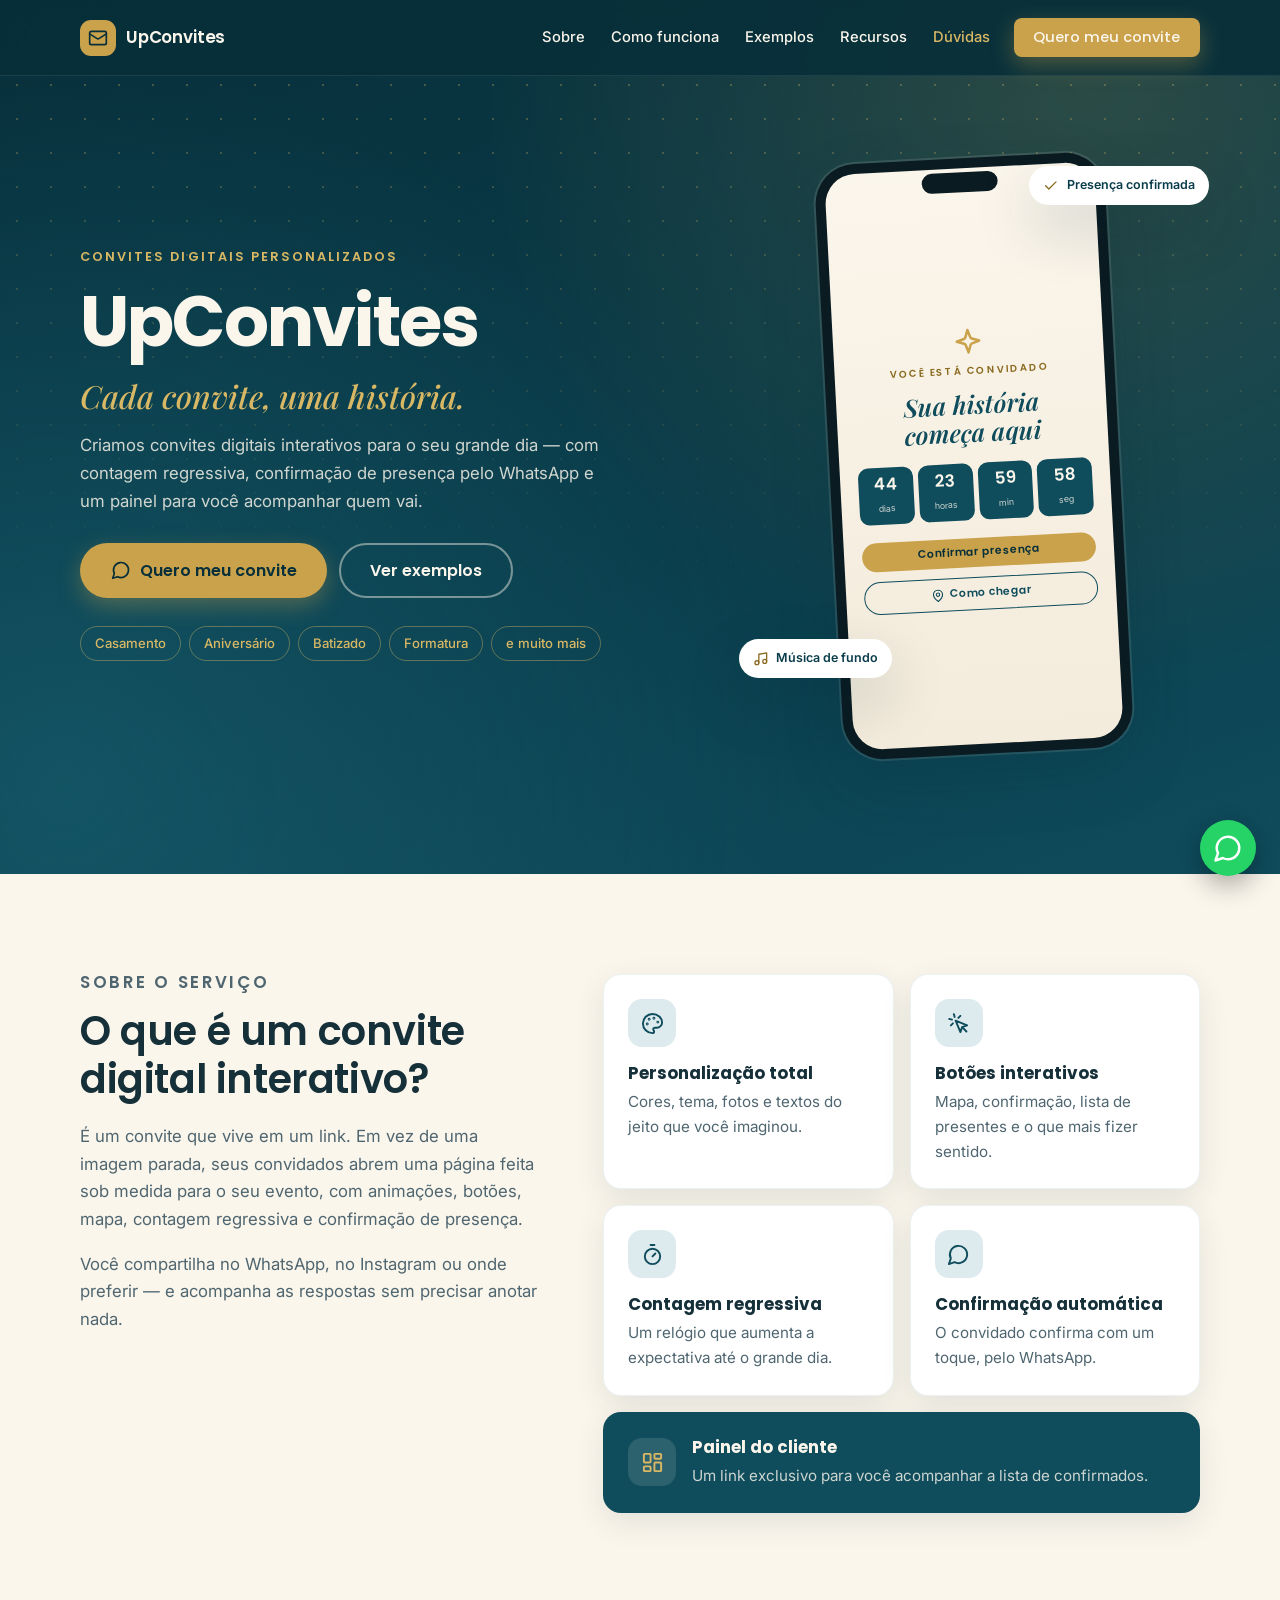
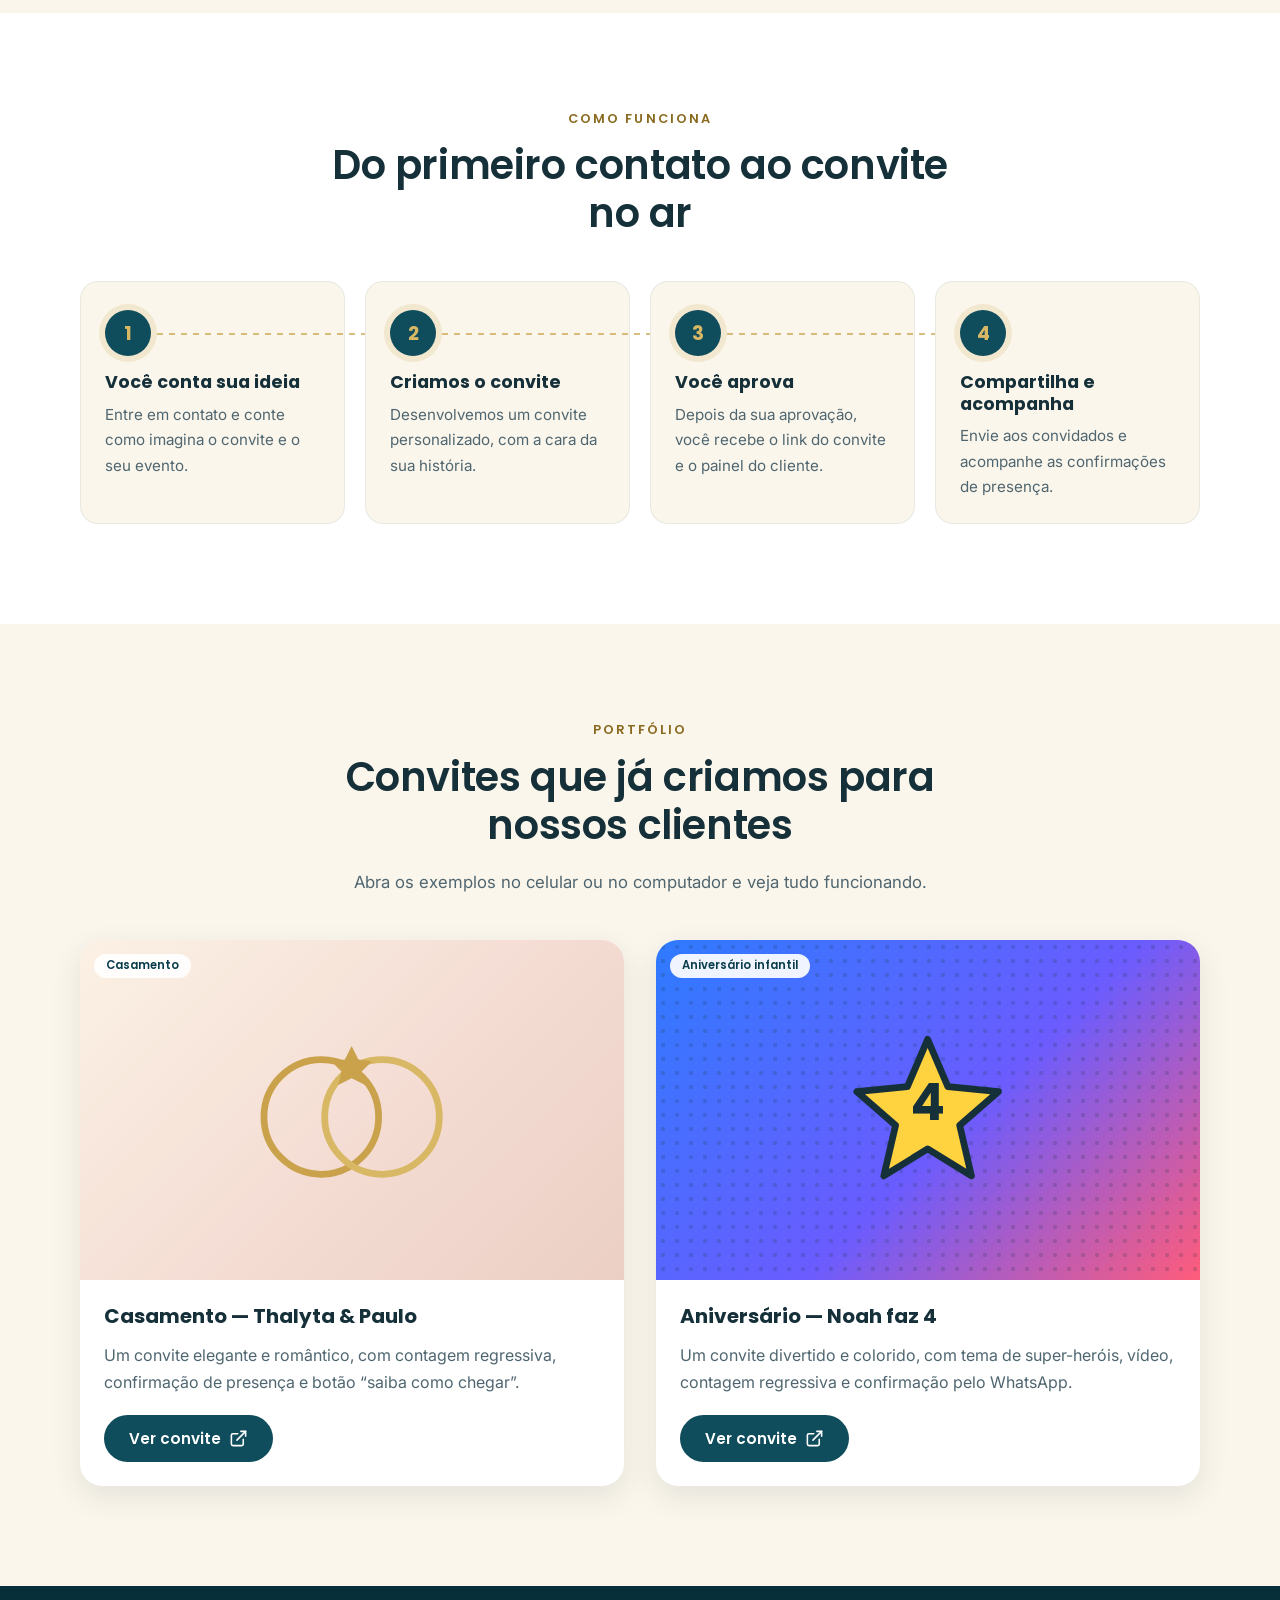
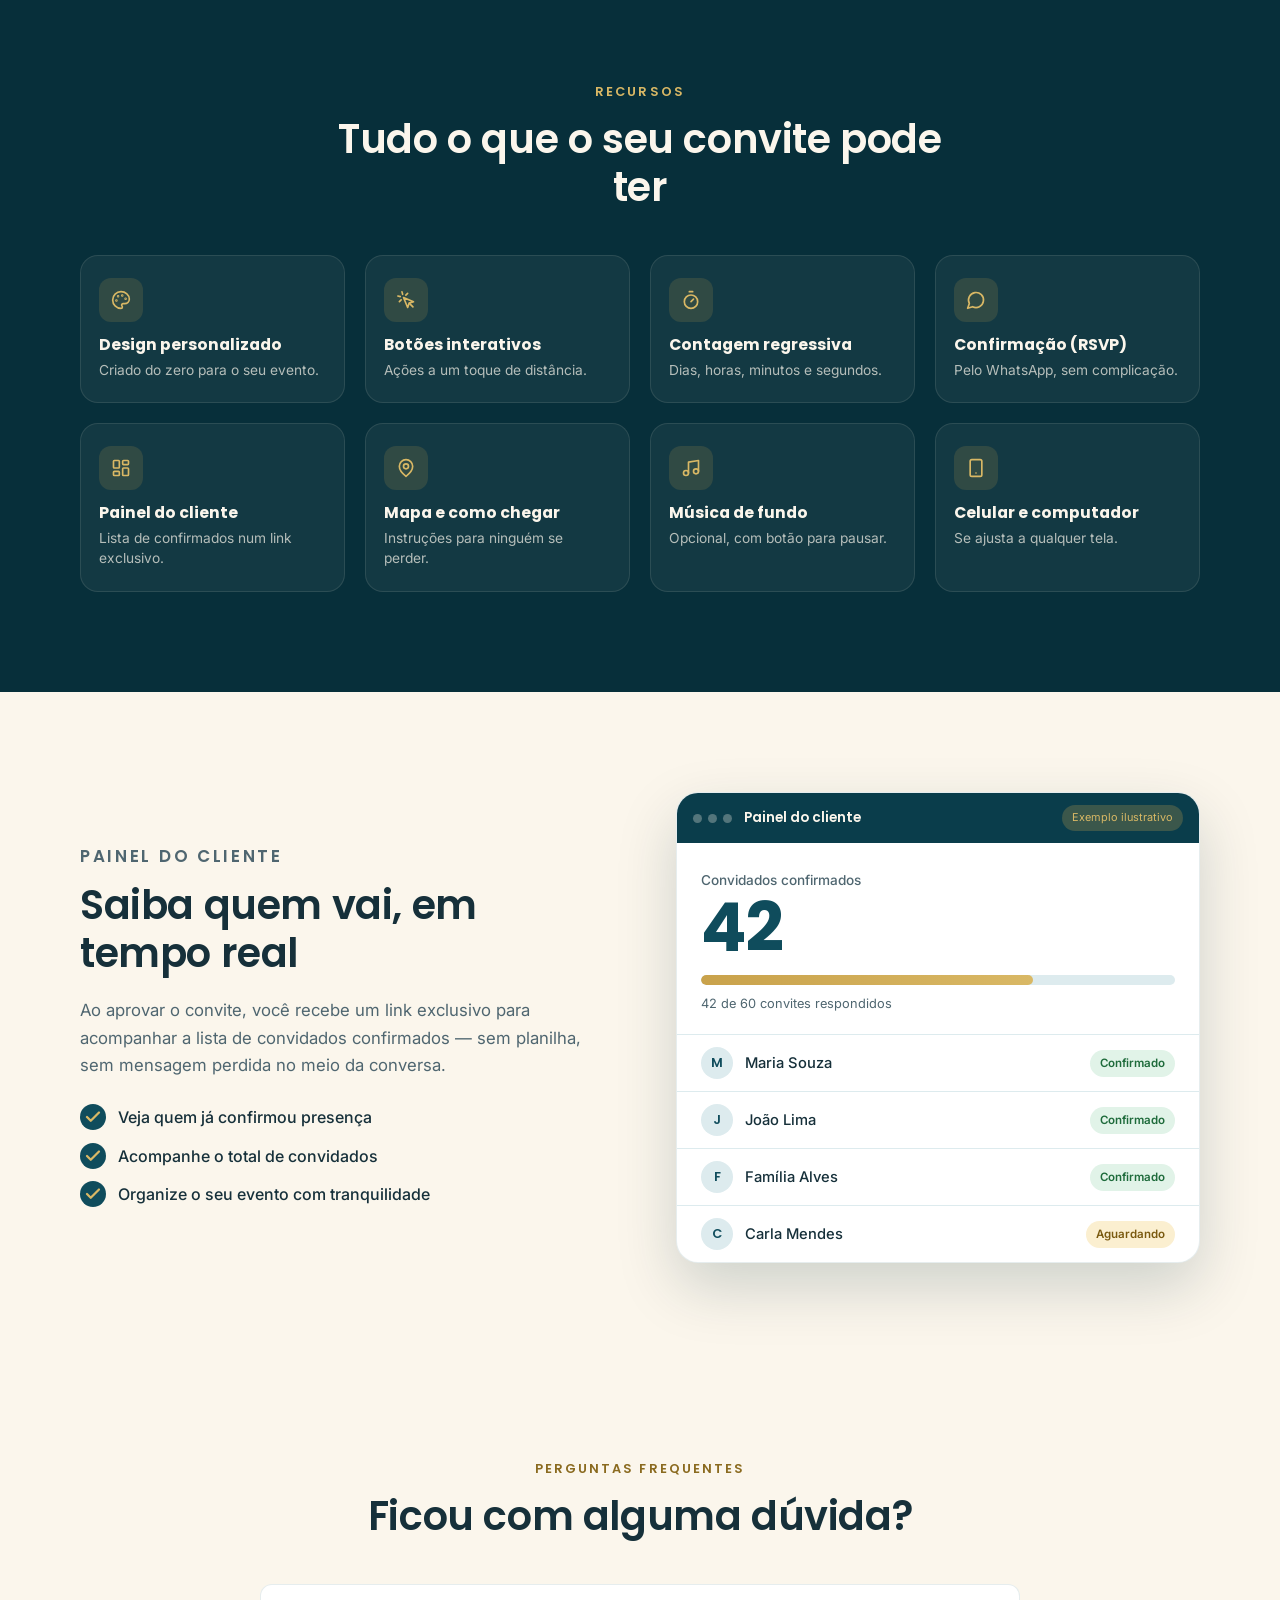
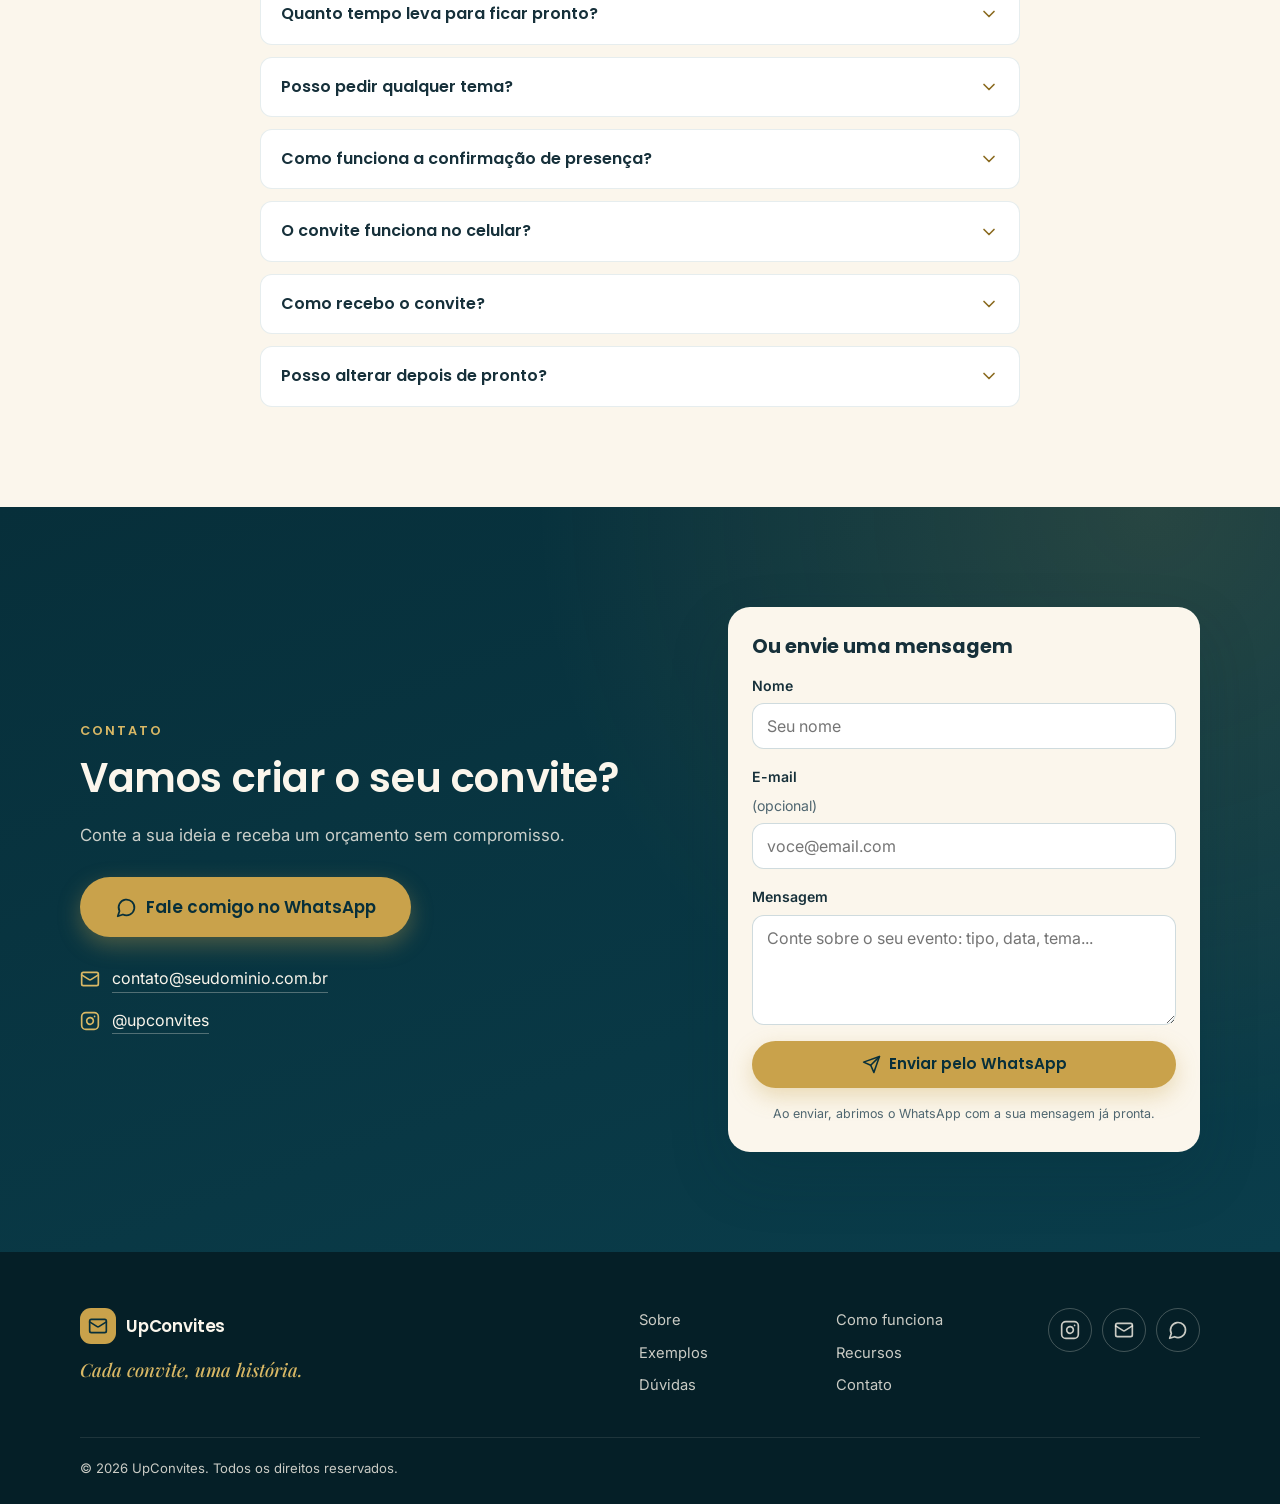
==== commit f64bf584: "Remove menção a "fábrica" do título do portfólio Co-Authored-By: Claude Sonnet 5 <noreply@anthropic." ====
--- a/index.html
+++ b/index.html
@@ -231,7 +231,7 @@
       <div class="container">
         <header class="section__head">
           <p class="eyebrow reveal">Portfólio</p>
-          <h2 class="section__title reveal" style="--d:1">Convites que já saíram da fábrica</h2>
+          <h2 class="section__title reveal" style="--d:1">Convites que já criamos para nossos clientes</h2>
           <p class="section__lead reveal" style="--d:2">Abra os exemplos no celular ou no computador e veja tudo funcionando.</p>
         </header>
 
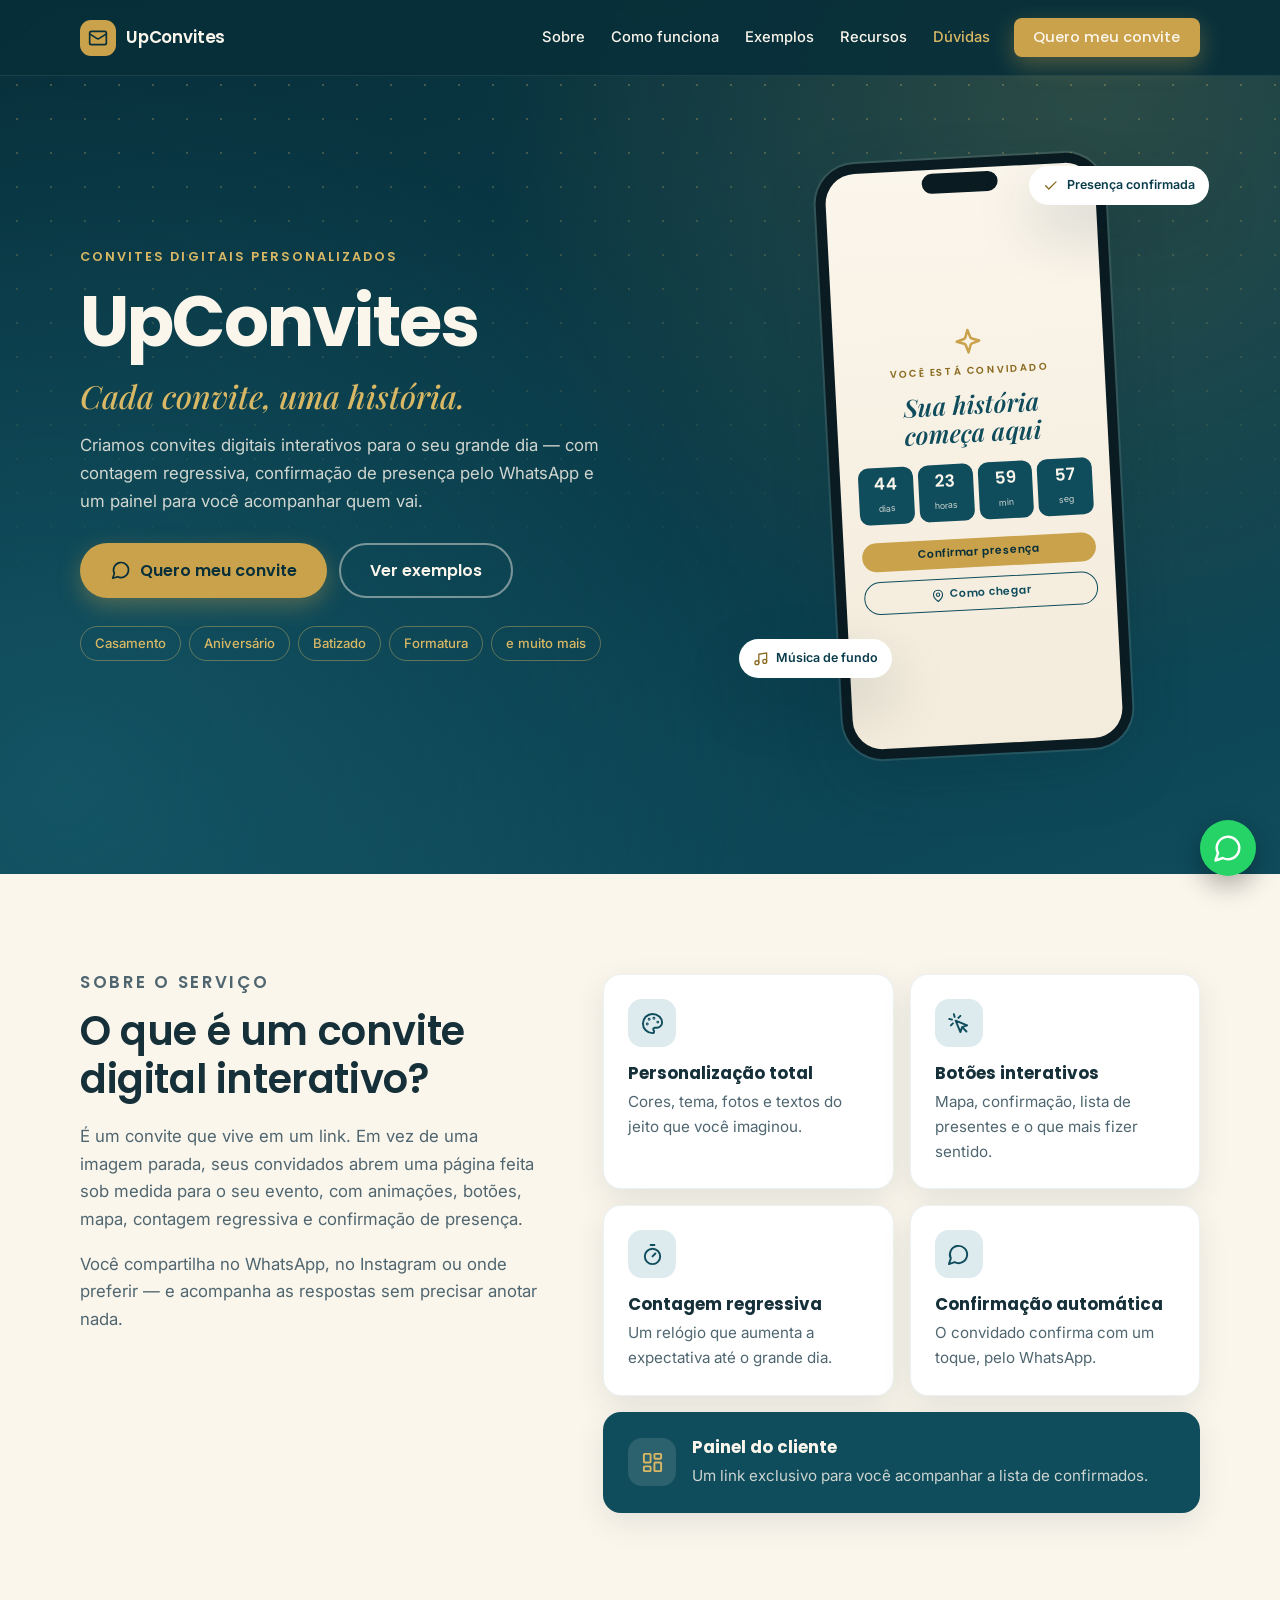
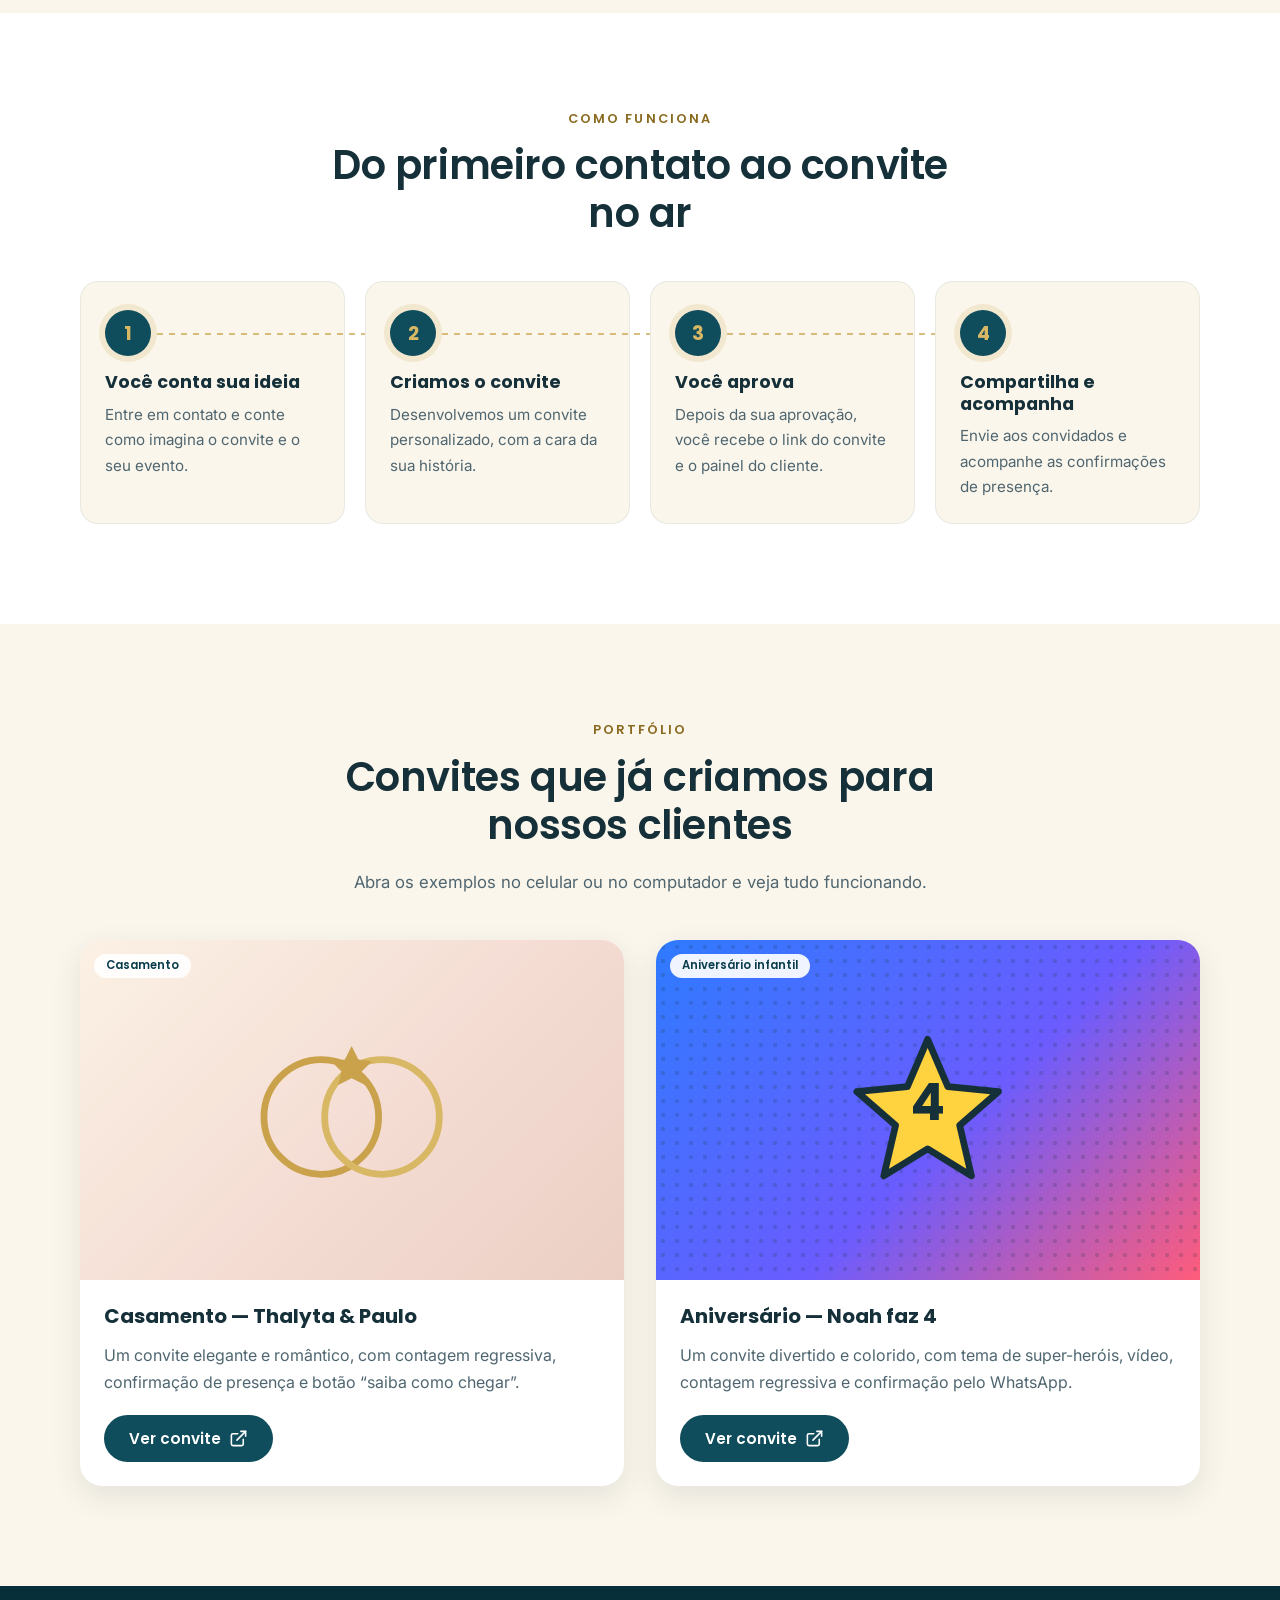
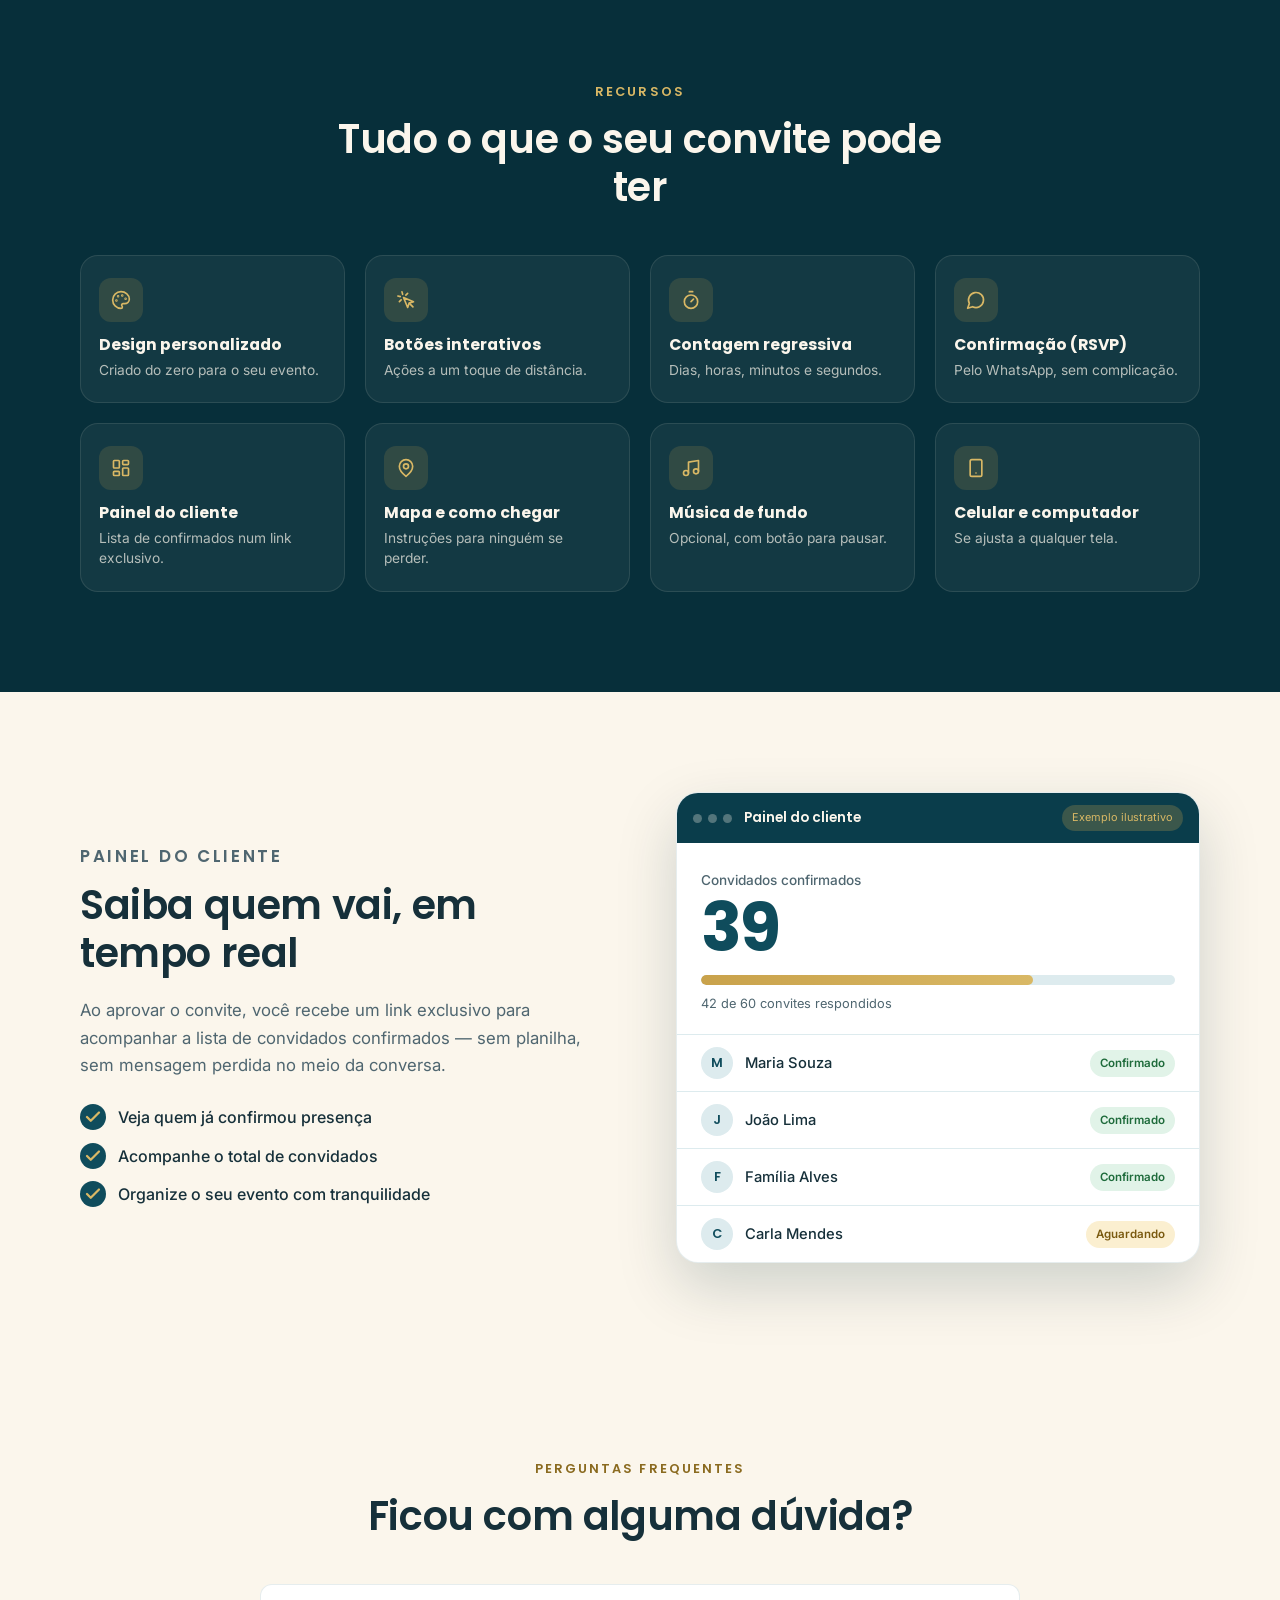
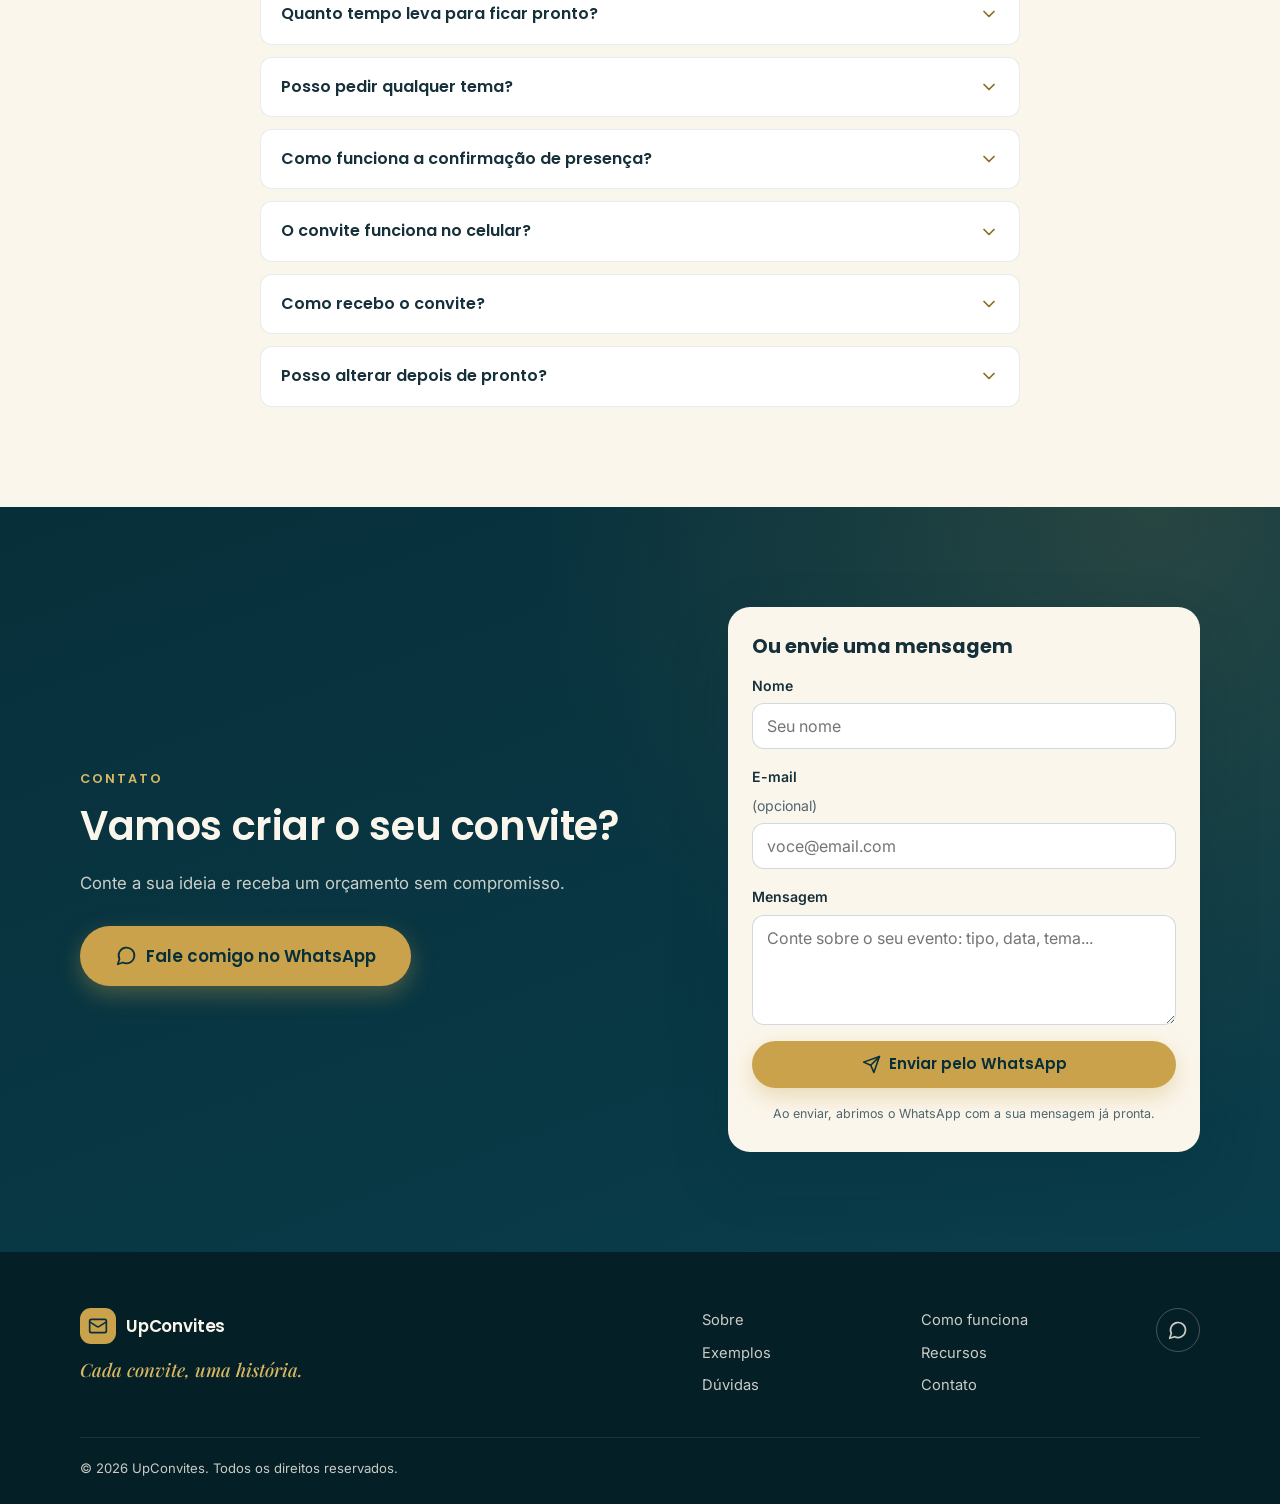
==== commit b38a2c80: "Remove contato por e-mail e Instagram da landing page, só WhatsApp por enquanto Tira a lista de e-ma" ====
--- a/index.html
+++ b/index.html
@@ -44,7 +44,6 @@
     <symbol id="i-check" viewBox="0 0 24 24"><path d="M20 6 9 17l-5-5"/></symbol>
     <symbol id="i-chevron" viewBox="0 0 24 24"><path d="m6 9 6 6 6-6"/></symbol>
     <symbol id="i-mail" viewBox="0 0 24 24"><rect width="20" height="16" x="2" y="4" rx="2"/><path d="m22 7-8.97 5.7a1.94 1.94 0 0 1-2.06 0L2 7"/></symbol>
-    <symbol id="i-insta" viewBox="0 0 24 24"><rect width="20" height="20" x="2" y="2" rx="5" ry="5"/><path d="M16 11.37A4 4 0 1 1 12.63 8 4 4 0 0 1 16 11.37z"/><line x1="17.5" x2="17.51" y1="6.5" y2="6.5"/></symbol>
     <symbol id="i-arrow" viewBox="0 0 24 24"><path d="M5 12h14"/><path d="m12 5 7 7-7 7"/></symbol>
     <symbol id="i-external" viewBox="0 0 24 24"><path d="M15 3h6v6"/><path d="M10 14 21 3"/><path d="M18 13v6a2 2 0 0 1-2 2H5a2 2 0 0 1-2-2V8a2 2 0 0 1 2-2h6"/></symbol>
     <symbol id="i-menu" viewBox="0 0 24 24"><line x1="4" x2="20" y1="12" y2="12"/><line x1="4" x2="20" y1="6" y2="6"/><line x1="4" x2="20" y1="18" y2="18"/></symbol>
@@ -404,19 +403,6 @@
           <a class="btn btn--gold btn--xl reveal" style="--d:3" data-wa data-wa-msg="Olá! Quero criar meu convite digital." href="#contato">
             <svg class="icon"><use href="#i-chat"/></svg> Fale comigo no WhatsApp
           </a>
-
-          <ul class="contact__list reveal" style="--d:4">
-            <li>
-              <svg class="icon"><use href="#i-mail"/></svg>
-              <!-- ✏️ E-mail é definido em script.js (CONFIG.email) -->
-              <a data-email href="#contato"><span data-email-text>contato@seudominio.com.br</span></a>
-            </li>
-            <li>
-              <svg class="icon"><use href="#i-insta"/></svg>
-              <!-- ✏️ Instagram é definido em script.js (CONFIG.instagram) -->
-              <a data-insta href="#contato" target="_blank" rel="noopener noreferrer"><span data-insta-text>@upconvites</span></a>
-            </li>
-          </ul>
         </div>
 
         <!-- Formulário simples: monta uma mensagem e abre o WhatsApp (não precisa de servidor) -->
@@ -464,8 +450,6 @@
       </nav>
 
       <div class="footer__social">
-        <a data-insta href="#contato" target="_blank" rel="noopener noreferrer" aria-label="Instagram"><svg class="icon"><use href="#i-insta"/></svg></a>
-        <a data-email href="#contato" aria-label="E-mail"><svg class="icon"><use href="#i-mail"/></svg></a>
         <a data-wa href="#contato" aria-label="WhatsApp"><svg class="icon"><use href="#i-chat"/></svg></a>
       </div>
     </div>
--- a/styles.css
+++ b/styles.css
@@ -402,11 +402,6 @@
 .contact__grid { display: grid; gap: 48px; align-items: center; }
 .contact__lead { color: rgba(251, 246, 236, .8); font-size: 1.05rem; margin-bottom: 28px; }
 .contact .btn--xl { width: 100%; }
-.contact__list { display: grid; gap: 14px; margin-top: 28px; }
-.contact__list li { display: flex; align-items: center; gap: 12px; }
-.contact__list .icon { color: var(--gold-400); }
-.contact__list a { text-decoration: none; border-bottom: 1px solid rgba(251, 246, 236, .3); transition: color .2s, border-color .2s; }
-.contact__list a:hover { color: var(--gold-400); border-color: var(--gold-400); }
 
 .form { display: grid; gap: 16px; padding: 28px 24px; border-radius: 22px; background: var(--cream); color: var(--ink); box-shadow: var(--shadow-lg); }
 .form h3 { margin: 0; font-size: 1.2rem; }
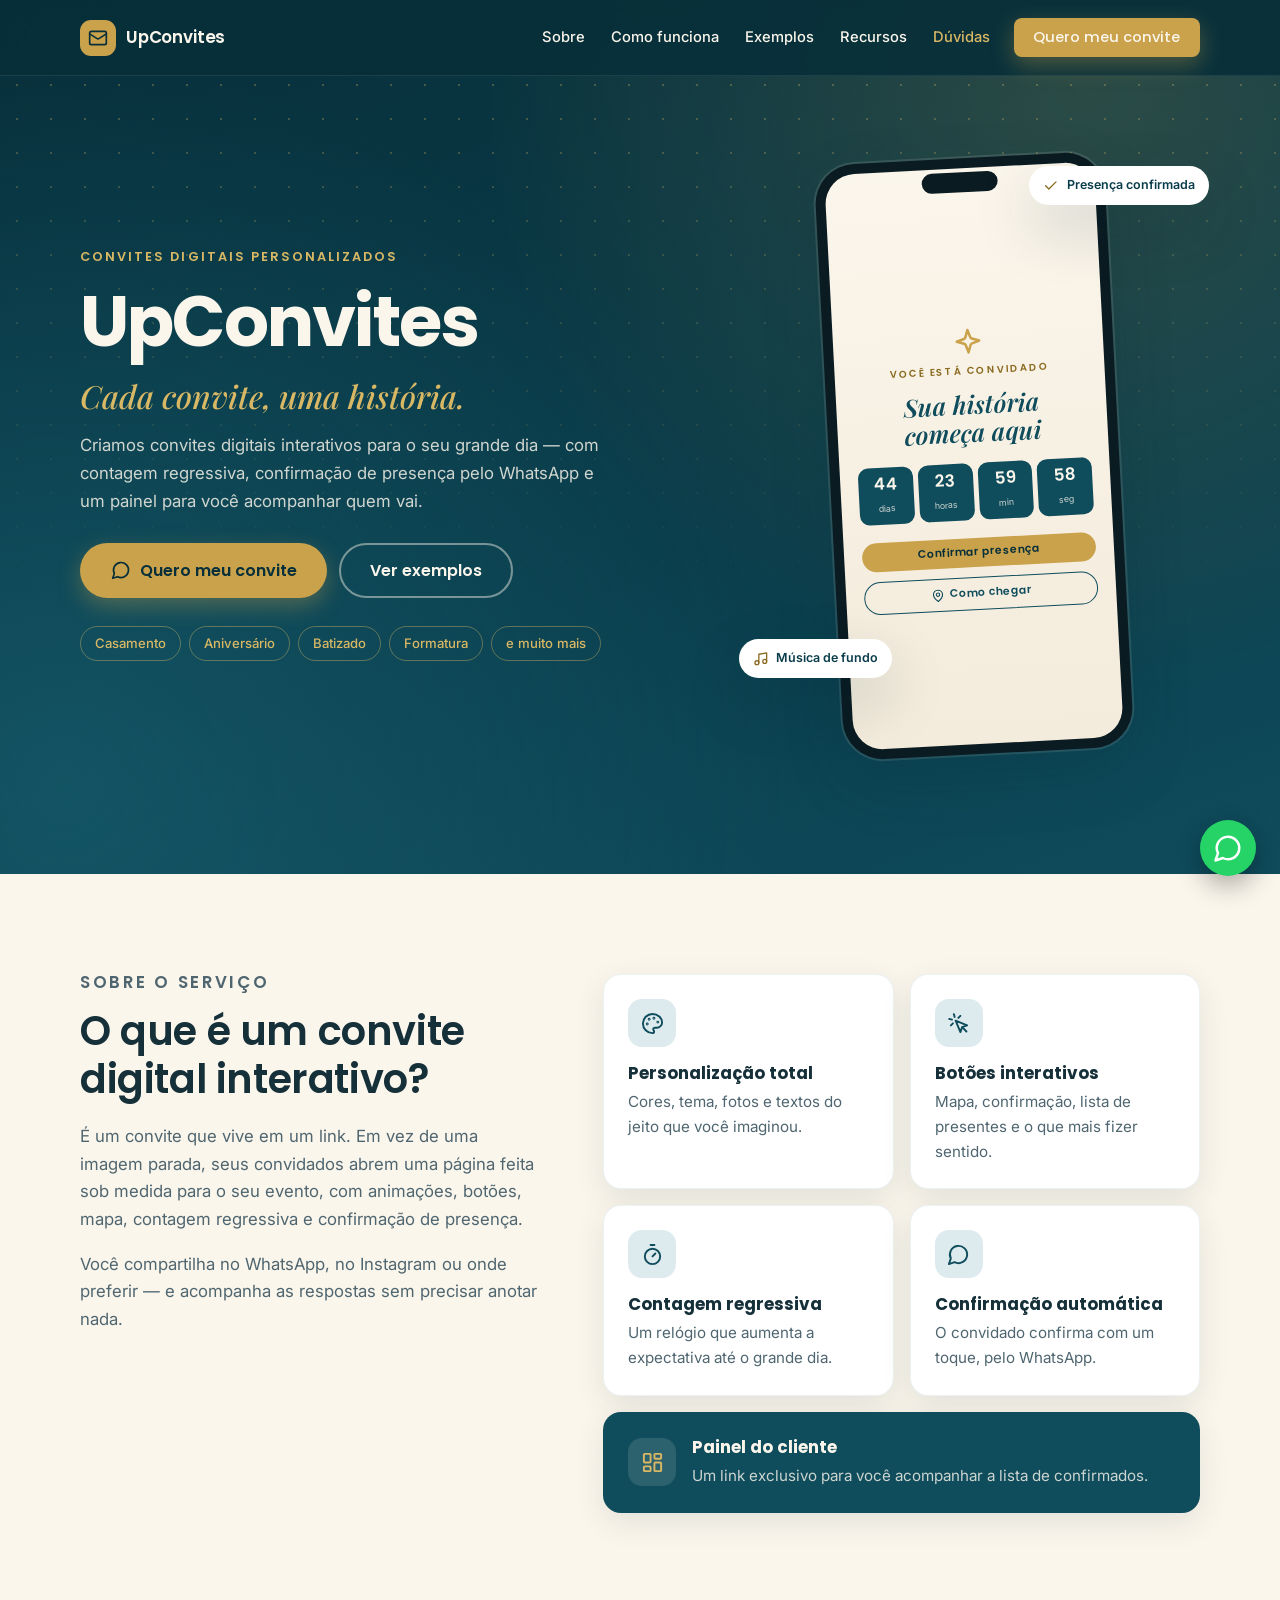
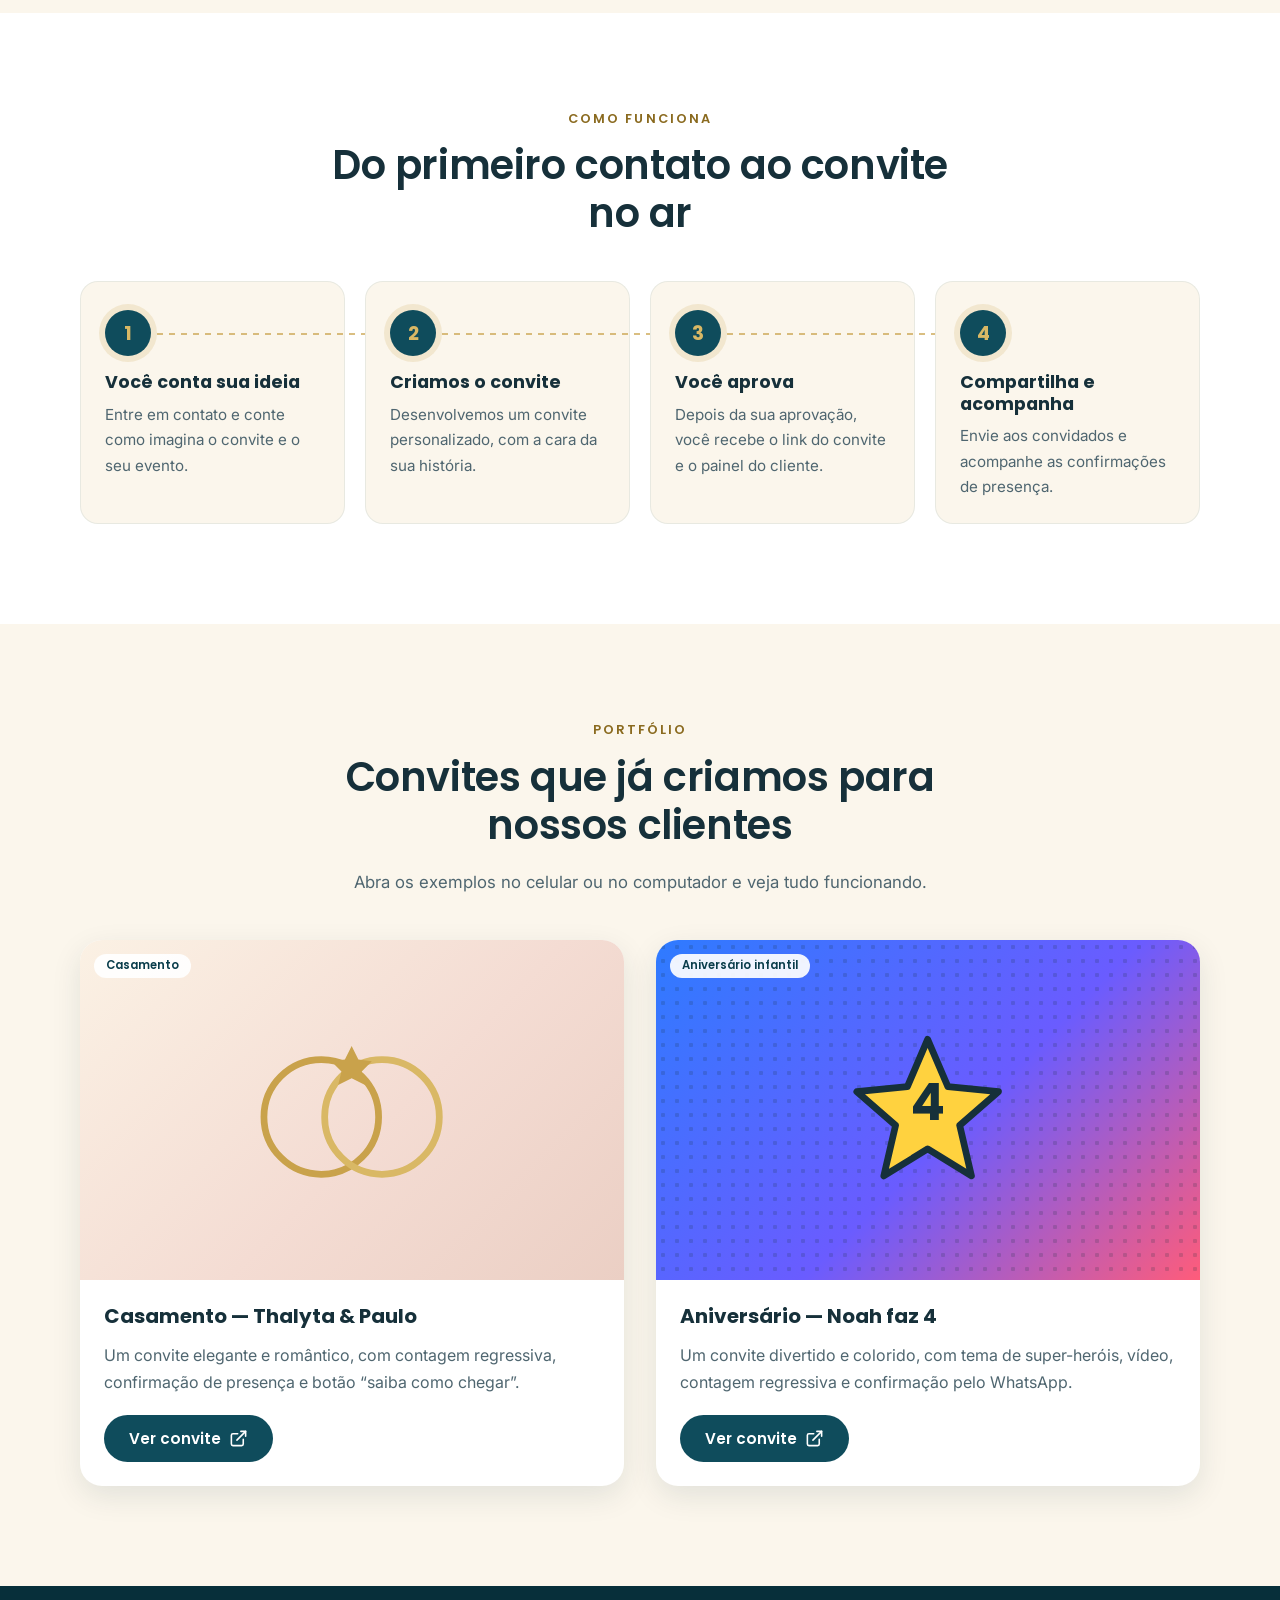
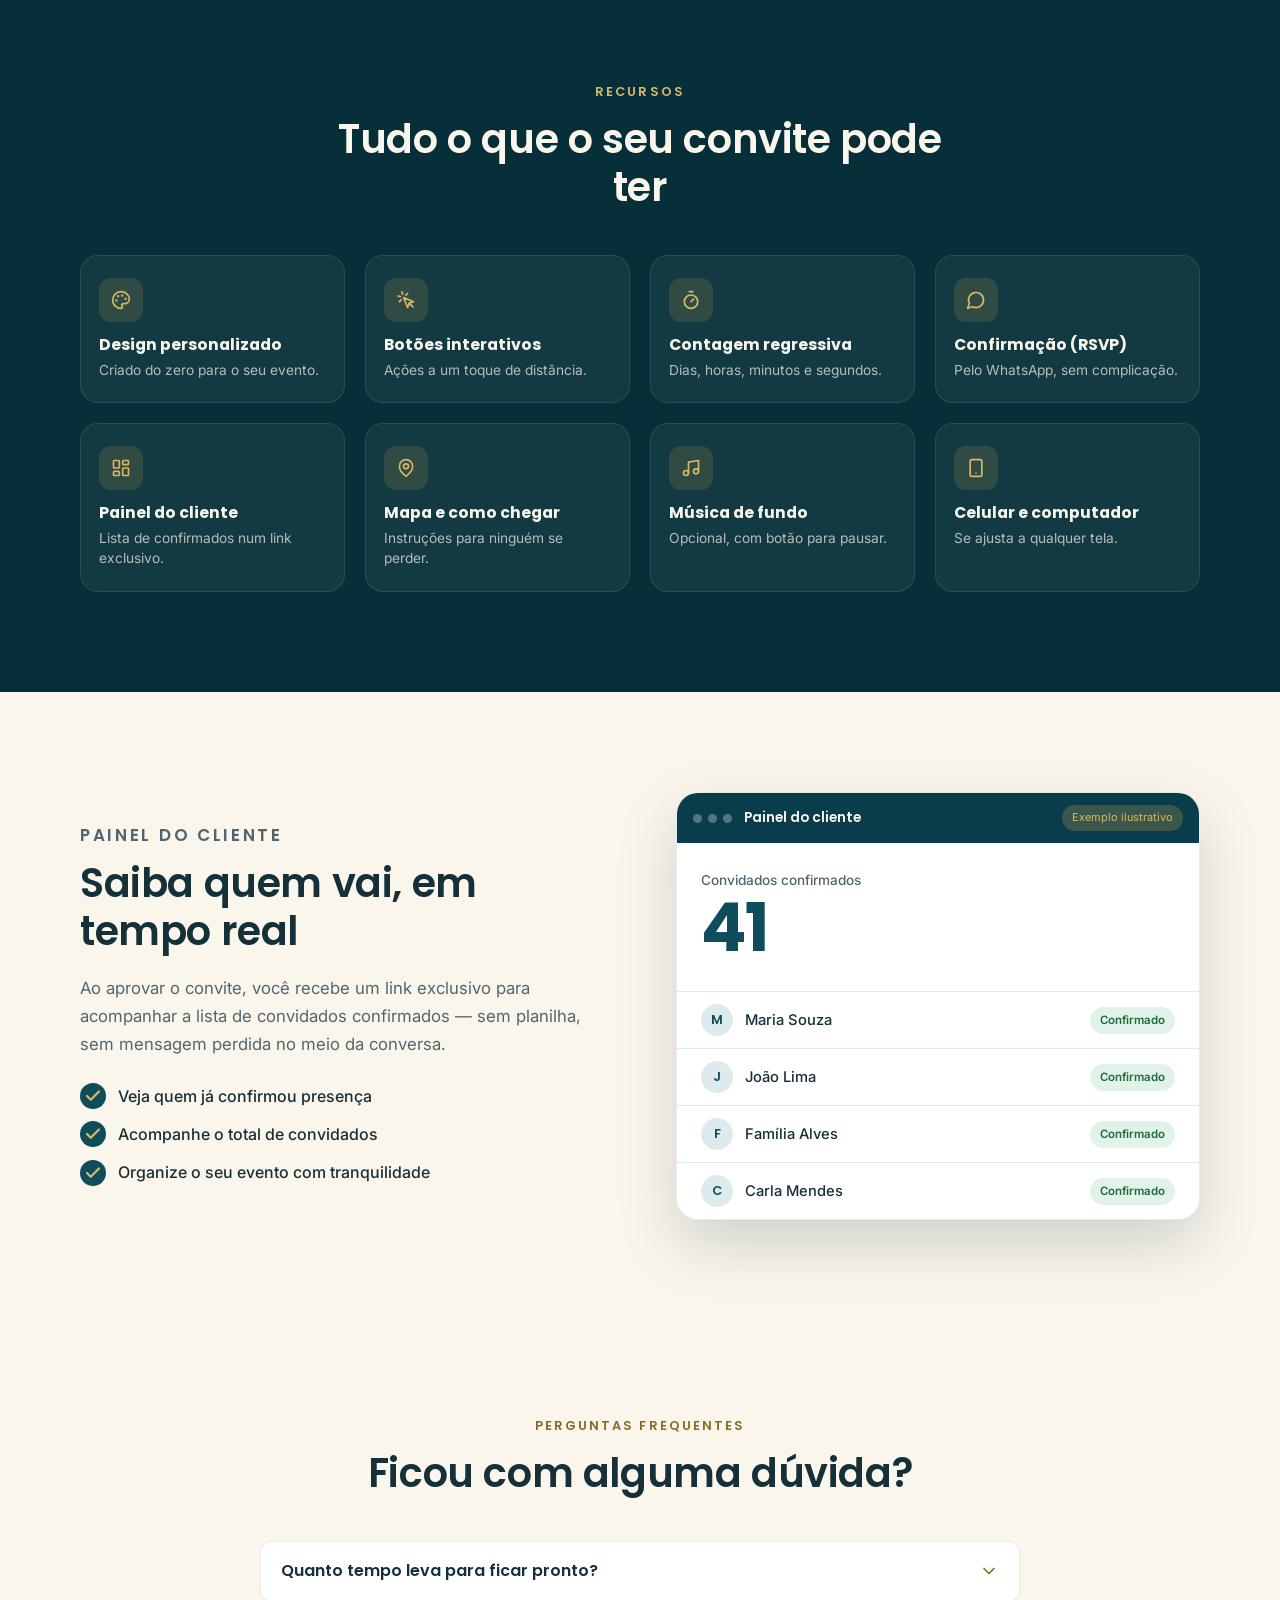
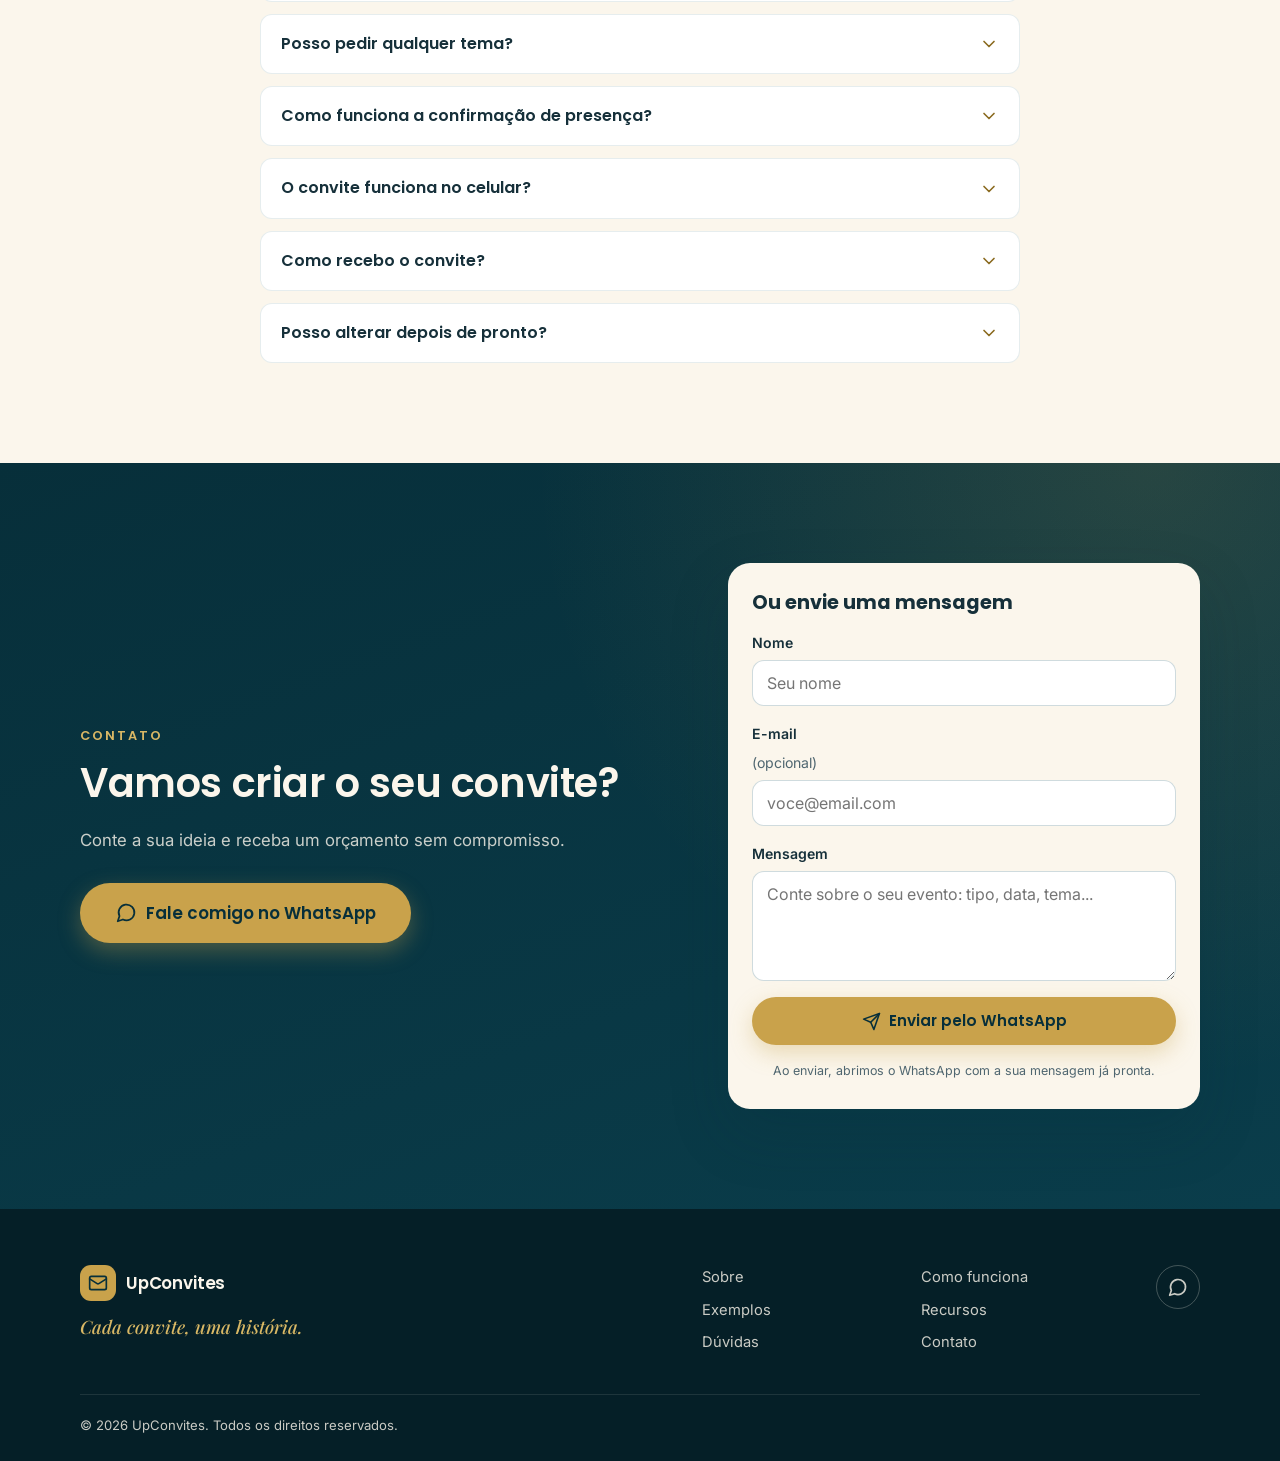
==== commit 9bedd45d: "Simplifica mockup do painel do cliente: só mostra confirmados Tira o status "Aguardando" e a barra d" ====
--- a/index.html
+++ b/index.html
@@ -333,14 +333,12 @@
           <div class="dash__main">
             <p class="dash__label">Convidados confirmados</p>
             <p class="dash__big"><span data-count-to="42">42</span></p>
-            <div class="dash__bar"><span data-bar="70"></span></div>
-            <p class="dash__hint">42 de 60 convites respondidos</p>
           </div>
           <ul class="dash__list">
             <li><span class="avatar">M</span> Maria Souza <em class="ok">Confirmado</em></li>
             <li><span class="avatar">J</span> João Lima <em class="ok">Confirmado</em></li>
             <li><span class="avatar">F</span> Família Alves <em class="ok">Confirmado</em></li>
-            <li><span class="avatar">C</span> Carla Mendes <em class="wait">Aguardando</em></li>
+            <li><span class="avatar">C</span> Carla Mendes <em class="ok">Confirmado</em></li>
           </ul>
         </div>
 
--- a/styles.css
+++ b/styles.css
@@ -364,19 +364,13 @@
 .dash__badge { margin-left: auto; font-size: .68rem; padding: 4px 10px; border-radius: 999px; background: rgba(201, 162, 75, .25); color: var(--gold-400); }
 .dash__main { padding: 26px 24px 20px; }
 .dash__label { margin: 0; font-size: .85rem; color: var(--muted); font-weight: 500; }
-.dash__big { margin: 0; font: 700 4.2rem/1.1 var(--font-title); color: var(--petrol-700); letter-spacing: -.03em; }
-.dash__bar { height: 10px; border-radius: 999px; background: var(--petrol-100); overflow: hidden; margin: 10px 0 8px; }
-.dash__bar span { display: block; height: 100%; width: 70%; border-radius: inherit; background: linear-gradient(90deg, var(--gold-500), var(--gold-400)); transform-origin: left; }
-.js .dash__bar span { transform: scaleX(0); transition: transform 1.2s cubic-bezier(.2, .7, .2, 1) .3s; }
-.js .dash.is-visible .dash__bar span { transform: scaleX(1); }
-.dash__hint { margin: 0; font-size: .8rem; color: var(--muted); }
+.dash__big { margin: 0 0 6px; font: 700 4.2rem/1.1 var(--font-title); color: var(--petrol-700); letter-spacing: -.03em; }
 .dash__list { border-top: 1px solid var(--petrol-100); }
 .dash__list li { display: flex; align-items: center; gap: 12px; padding: 12px 24px; font-size: .92rem; font-weight: 500; border-bottom: 1px solid var(--petrol-100); }
 .dash__list li:last-child { border-bottom: 0; }
 .avatar { display: grid; place-items: center; width: 32px; height: 32px; border-radius: 50%; background: var(--petrol-100); color: var(--petrol-700); font: 600 .8rem/1 var(--font-title); }
 .dash__list em { margin-left: auto; font-style: normal; font-size: .72rem; font-weight: 600; padding: 4px 10px; border-radius: 999px; }
-.dash__list .ok   { background: #E1F3E8; color: #1E6B3B; }
-.dash__list .wait { background: #FBEFD0; color: #7A5A10; }
+.dash__list .ok { background: #E1F3E8; color: #1E6B3B; }
 
 /* --- FAQ (usa <details> nativo: acessível e sem JS obrigatório) --- */
 .faq { display: grid; gap: 12px; }
@@ -461,7 +455,6 @@
   html { scroll-behavior: auto; }
   *, *::before, *::after { animation: none !important; transition-duration: .01ms !important; transition-delay: 0s !important; }
   .js .reveal { opacity: 1; transform: none; }
-  .js .dash__bar span { transform: none; }
 }
 
 
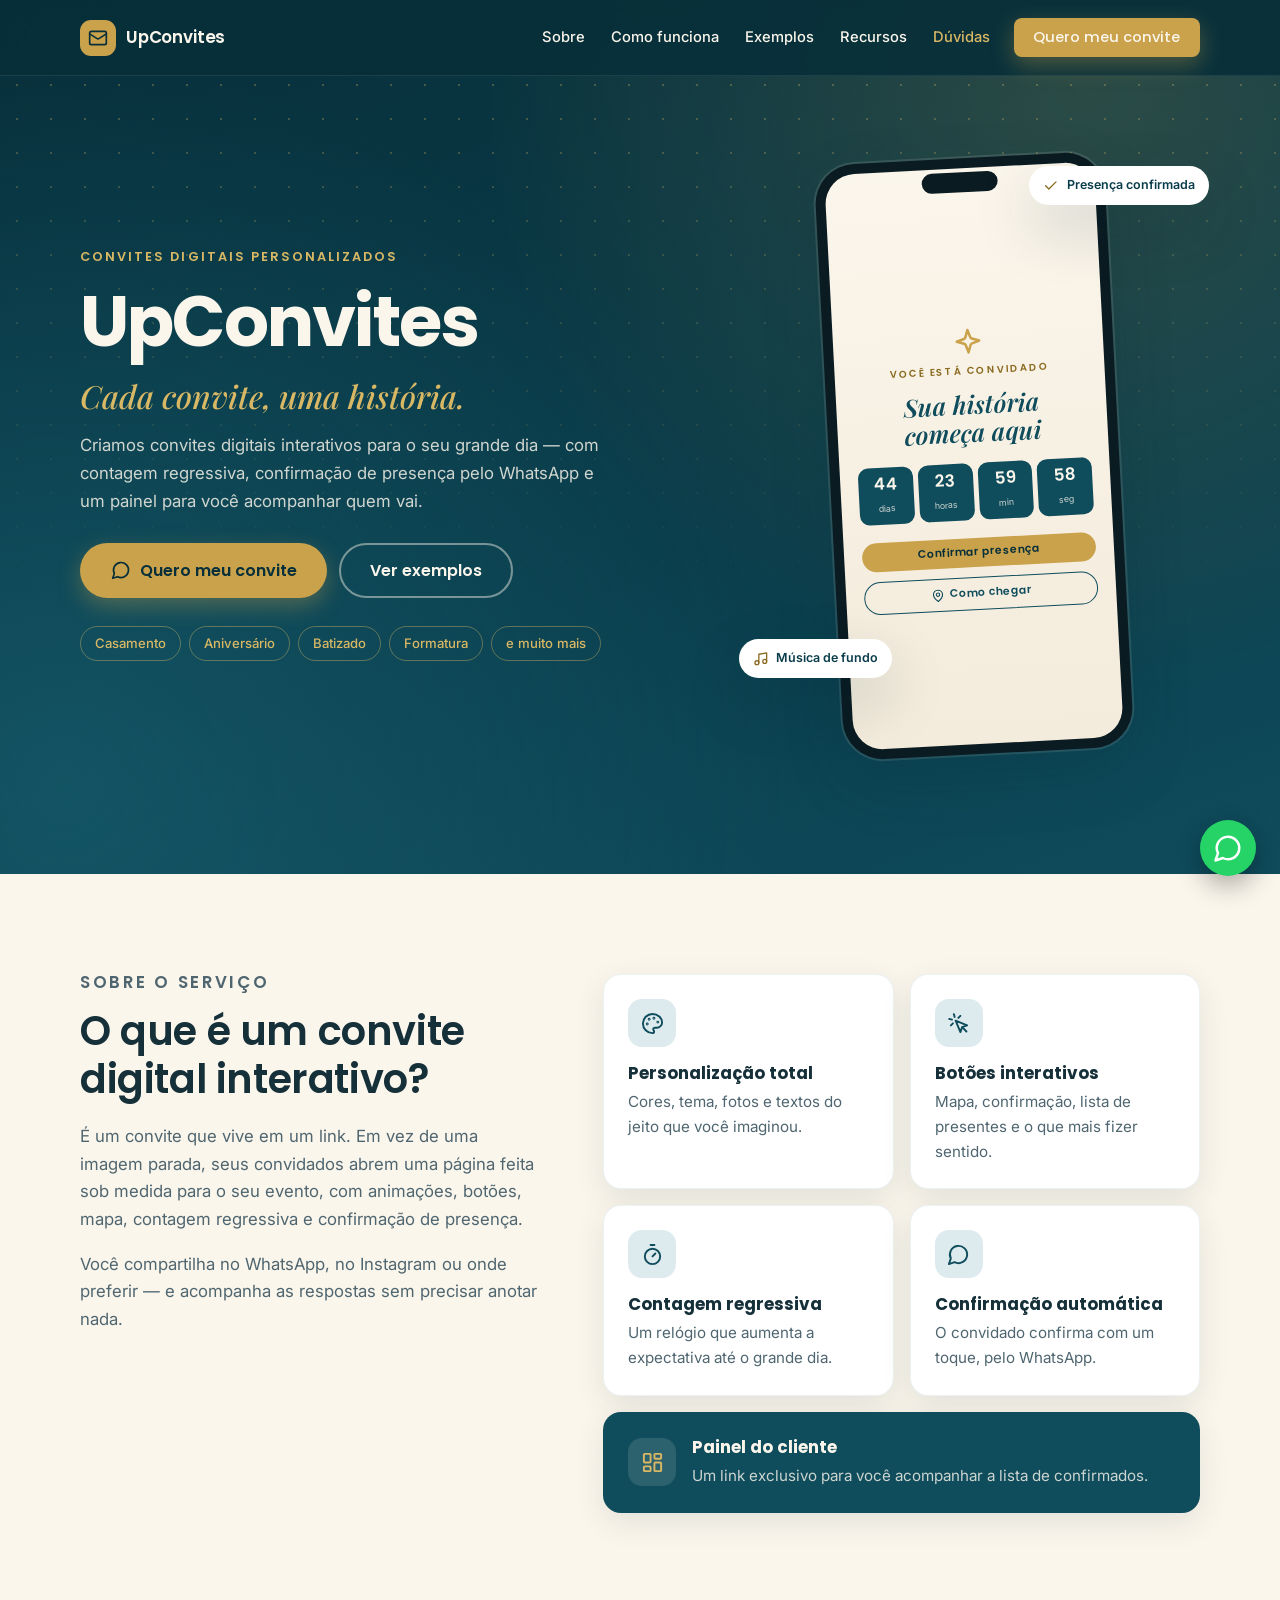
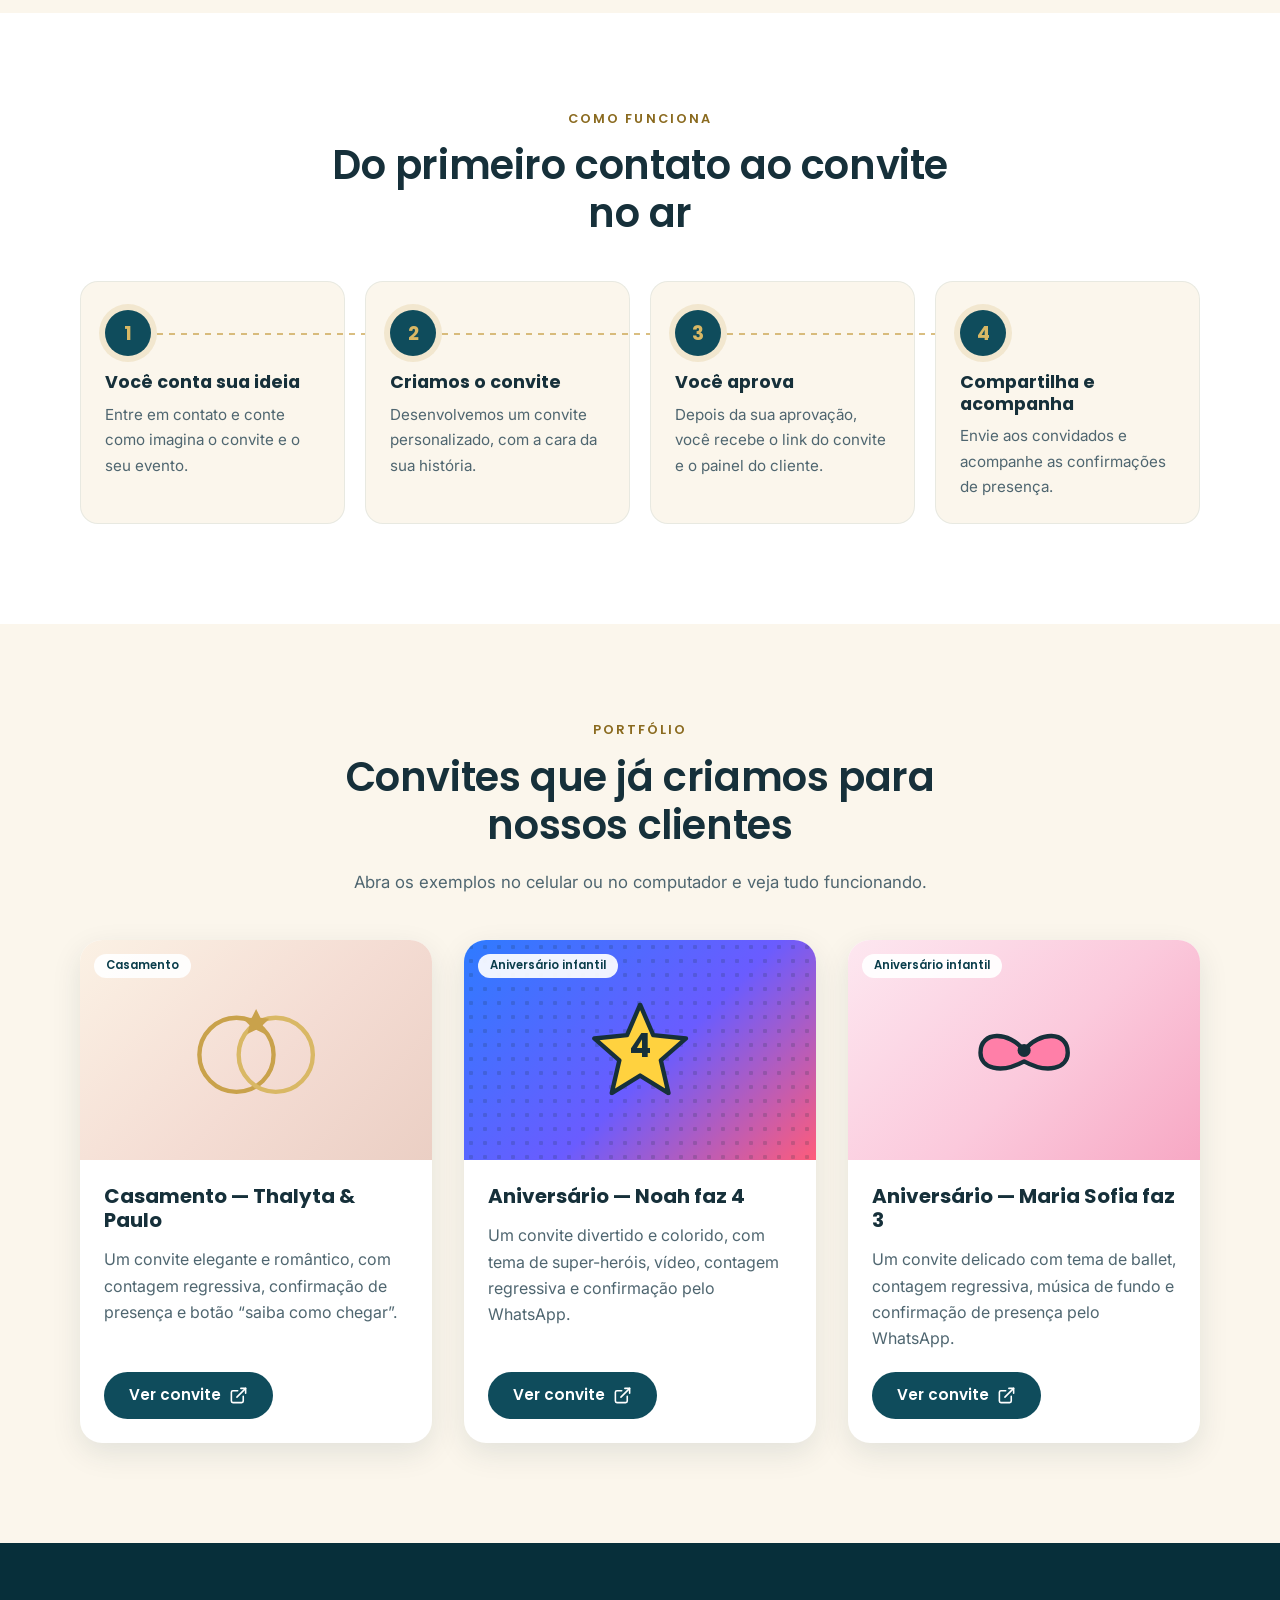
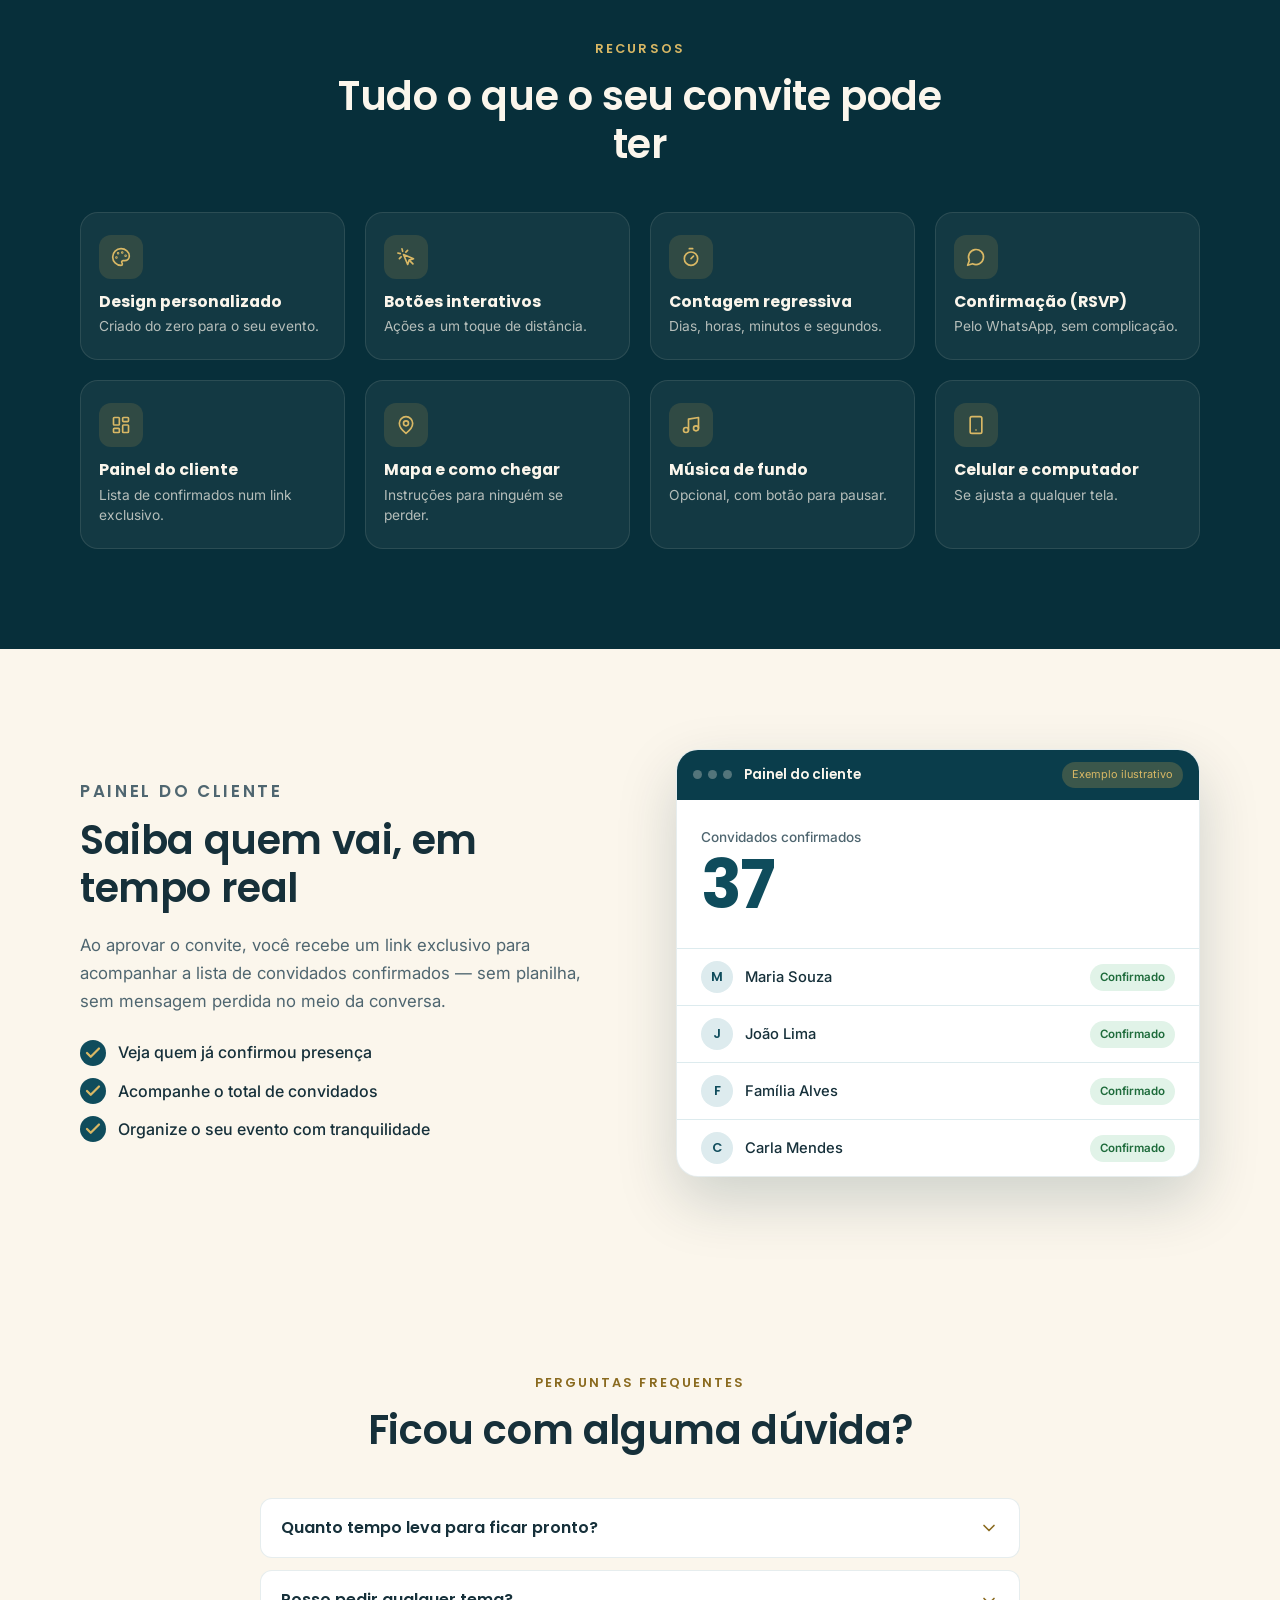
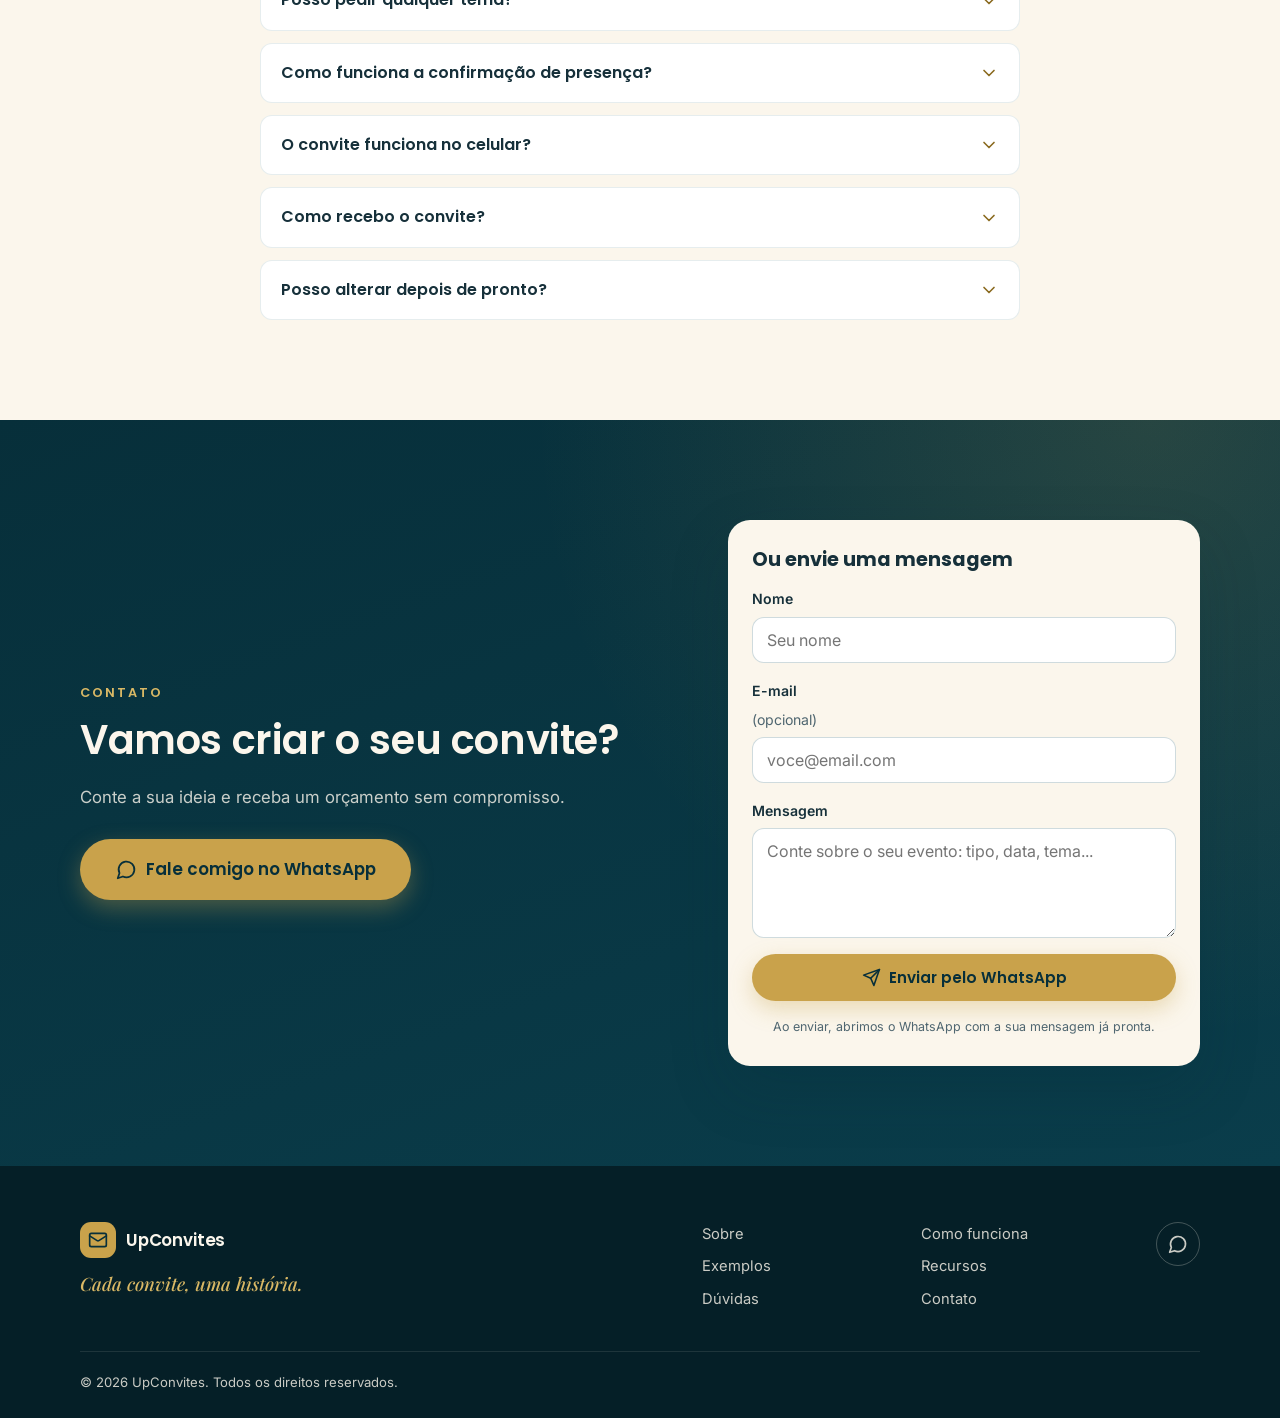
==== commit ad0aacbf: "Adiciona terceiro exemplo ao portfólio: aniversário da Maria Sofia Card novo linkando pro convite (c" ====
--- a/index.html
+++ b/index.html
@@ -276,6 +276,25 @@
             </div>
           </article>
 
+          <!-- Exemplo C: Aniversário infantil (tema ballet) -->
+          <article class="work reveal" style="--d:2">
+            <!-- ✏️ CAPA: troque por <img src="img/capa-mariasofia.jpg" alt="Capa do convite da Maria Sofia"> se quiser -->
+            <div class="work__cover work__cover--ballet" aria-hidden="true">
+              <svg viewBox="0 0 200 120" class="work__art">
+                <path d="M100 60c-14-18-40-18-40 2 0 14 18 20 40 8 22 12 40 6 40-8 0-20-26-20-40-2z" fill="#FF7FA8" stroke="#16303A" stroke-width="4" stroke-linejoin="round"/>
+                <circle cx="100" cy="60" r="6" fill="#16303A"/>
+              </svg>
+              <span class="work__tag">Aniversário infantil</span>
+            </div>
+            <div class="work__body">
+              <h3>Aniversário — Maria Sofia faz 3</h3>
+              <p>Um convite delicado com tema de ballet, contagem regressiva, música de fundo e confirmação de presença pelo WhatsApp.</p>
+              <a class="btn btn--primary" href="https://mariasofia.vercel.app/?demo" target="_blank" rel="noopener noreferrer">
+                Ver convite <svg class="icon"><use href="#i-external"/></svg>
+              </a>
+            </div>
+          </article>
+
         </div>
       </div>
     </section>
--- a/styles.css
+++ b/styles.css
@@ -329,6 +329,8 @@
     radial-gradient(rgba(22, 48, 58, .18) 2px, transparent 2.5px) 0 0 / 14px 14px,
     linear-gradient(135deg, #2E7BFF, #6A5CFF 55%, #FF5C7A);
 }
+/* Capa aniversário tema ballet: rosé suave */
+.work__cover--ballet { background: linear-gradient(135deg, #FDE7F0, #FBC9DC 55%, #F7A8C4); }
 .work__body { display: flex; flex-direction: column; align-items: flex-start; gap: 4px; padding: 24px; flex: 1; }
 .work__body h3 { font-size: 1.25rem; }
 .work__body p { color: var(--muted); }
@@ -497,7 +499,7 @@
     opacity: .7; z-index: 0;
   }
 
-  .portfolio { grid-template-columns: 1fr 1fr; gap: 32px; }
+  .portfolio { grid-template-columns: repeat(auto-fit, minmax(300px, 1fr)); gap: 32px; }
   .features { grid-template-columns: repeat(4, 1fr); gap: 20px; }
   .panel { grid-template-columns: 1fr 1fr; gap: 72px; }
   .contact__grid { grid-template-columns: 1.1fr .9fr; gap: 72px; }
